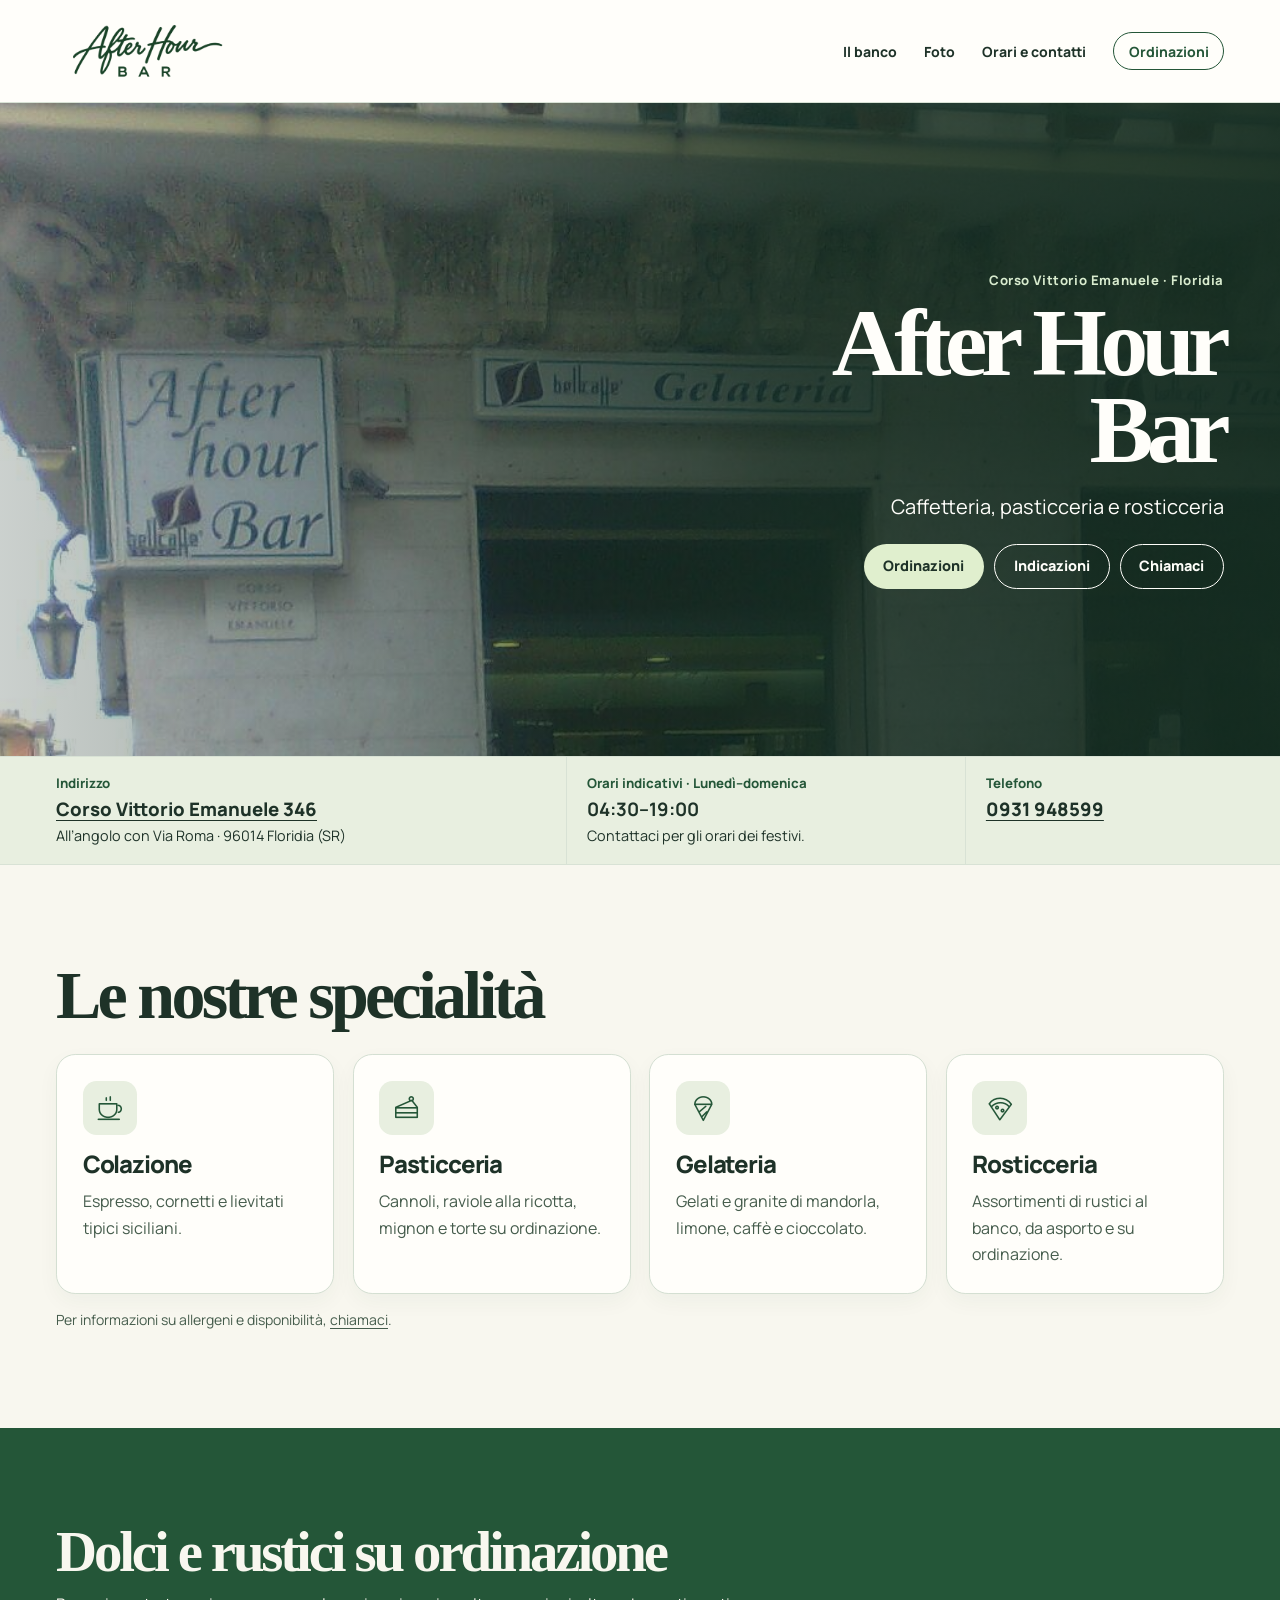
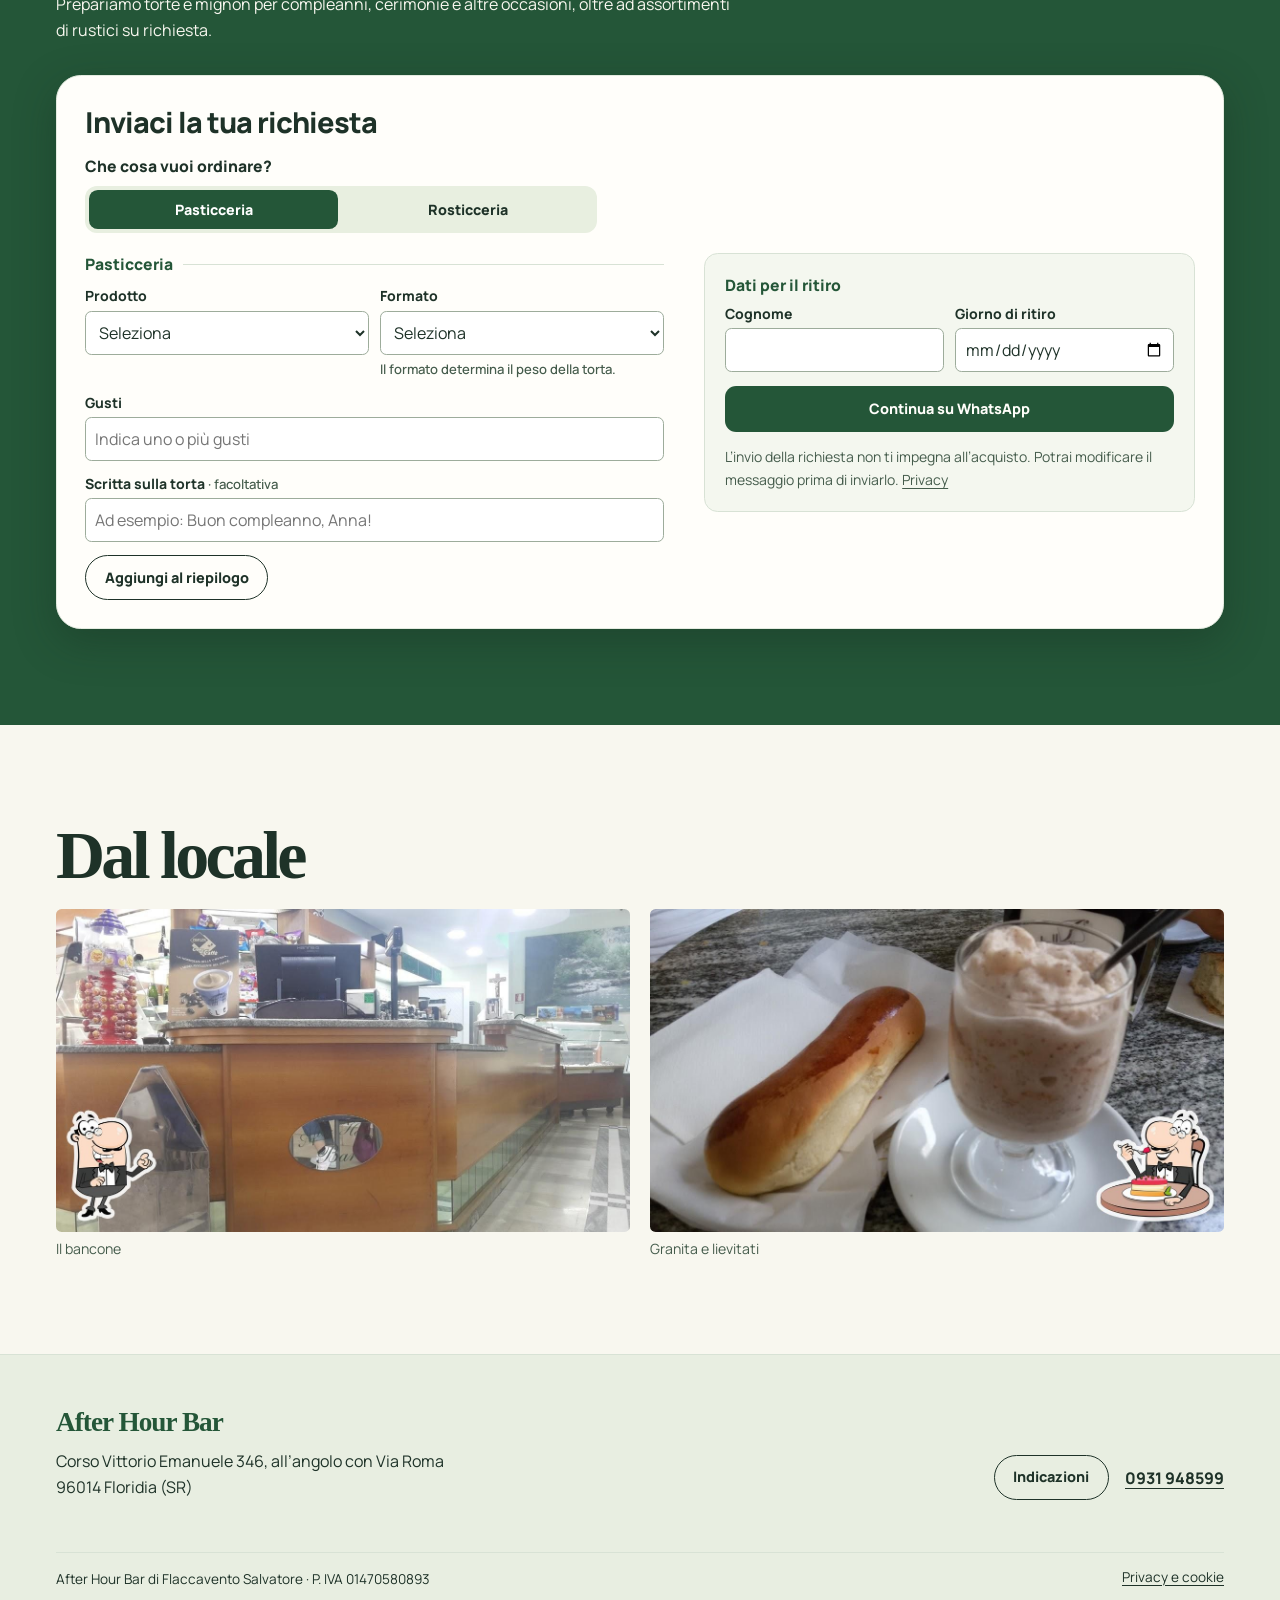
==== index.html @ bba176ac "Restore explicit pastry confirmation in the shared order" ====
<!doctype html>
<html lang="it">
<head>
<meta charset="utf-8">
<meta name="viewport" content="width=device-width, initial-scale=1">
<meta name="description" content="After Hour Bar a Floridia. Colazioni, pasticceria, granite e rosticceria. Torte e rustici su ordinazione. Orari, contatti e indicazioni.">
<meta name="theme-color" content="#245638">
<meta name="referrer" content="no-referrer">
<title>After Hour Bar · Caffetteria e pasticceria a Floridia</title>
<link rel="icon" type="image/png" href="logo-after-hour-05-verde.png">
<link rel="stylesheet" href="style.css?v=conferma-pasticceria">
<script src="ordini.js?v=18" defer></script>
<script src="effetti.js" defer></script>
</head>
<body>
<a class="skip" href="#main">Vai al contenuto</a>
<header class="masthead">
  <div class="wrap header">
    <a class="brand" href="./"><img src="logo-after-hour-05-verde.png" alt="After Hour Bar" width="1920" height="819"></a>
    <nav aria-label="Navigazione principale">
      <a href="#banco">Il banco</a>
      <a href="#titolo-foto">Foto</a>
      <a href="#visita">Orari e contatti</a>
      <a class="nav-order" href="#ordinazioni">Ordinazioni</a>
    </nav>
  </div>
</header>
<main id="main">
  <section class="hero" aria-labelledby="titolo">
    <div class="wrap hero-grid">
      <div class="hero-copy">
        <p class="eyebrow">Corso Vittorio Emanuele · Floridia</p>
        <h1 id="titolo">After Hour Bar</h1>
        <p class="lead">Caffetteria, pasticceria e rosticceria</p>
        <div class="actions">
          <a class="button primary" href="#ordinazioni">Ordinazioni</a>
          <a class="button secondary" href="https://www.google.com/maps/dir/?api=1&amp;destination=After%20Hour%20Bar%2C%20Corso%20Vittorio%20Emanuele%20346%2C%2096014%20Floridia" rel="noreferrer">Indicazioni</a>
          <a class="button secondary" href="tel:+390931948599">Chiamaci</a>
        </div>
      </div>
      <figure class="hero-visual">
        <img src="bar-esterno.jpg" alt="La facciata dell’After Hour Bar sul Corso Vittorio Emanuele" width="1200" height="526" fetchpriority="high">
      </figure>
    </div>
  </section>

  <section class="visit" id="visita" aria-label="Orari e contatti">
    <dl class="wrap visit-grid">
      <div>
        <dt>Indirizzo</dt>
        <dd><a href="https://www.google.com/maps/dir/?api=1&amp;destination=After%20Hour%20Bar%2C%20Corso%20Vittorio%20Emanuele%20346%2C%2096014%20Floridia" rel="noreferrer">Corso Vittorio Emanuele 346</a></dd>
        <dd>All’angolo con Via Roma · 96014 Floridia (SR)</dd>
      </div>
      <div>
        <dt>Orari indicativi · Lunedì–domenica</dt>
        <dd><strong>04:30–19:00</strong></dd>
        <dd>Contattaci per gli orari dei festivi.</dd>
      </div>
      <div>
        <dt>Telefono</dt>
        <dd><a href="tel:+390931948599">0931 948599</a></dd>
      </div>
    </dl>
  </section>

  <section class="wrap section-space" id="banco" aria-labelledby="titolo-banco">
    <h2 class="reveal" id="titolo-banco">Le nostre specialità</h2>
    <ul class="offer">
      <li class="offer-card reveal"><span class="specialty-icon" aria-hidden="true"></span><h3>Colazione</h3><p>Espresso, cornetti e lievitati tipici siciliani.</p></li>
      <li class="offer-card reveal"><span class="specialty-icon" aria-hidden="true"></span><h3>Pasticceria</h3><p>Cannoli, raviole alla ricotta, mignon e torte su ordinazione.</p></li>
      <li class="offer-card reveal"><span class="specialty-icon" aria-hidden="true"></span><h3>Gelateria</h3><p>Gelati e granite di mandorla, limone, caffè e cioccolato.</p></li>
      <li class="offer-card reveal"><span class="specialty-icon" aria-hidden="true"></span><h3>Rosticceria</h3><p>Assortimenti di rustici al banco, da asporto e su ordinazione.</p></li>
    </ul>
    <p class="note">Per informazioni su allergeni e disponibilità, <a href="tel:+390931948599">chiamaci</a>.</p>
  </section>

  <section class="orders section-space" id="ordinazioni" aria-labelledby="titolo-ordinazioni">
    <div class="wrap orders-layout">
      <div class="orders-intro">
        <h2 class="reveal" id="titolo-ordinazioni">Dolci e rustici su ordinazione</h2>
        <p class="orders-lead">Prepariamo torte e mignon per compleanni, cerimonie e altre occasioni, oltre ad assortimenti di rustici su richiesta.</p>
      </div>
      <div class="order-panel reveal">
        <div id="order-picker" hidden>
          <h3>Inviaci la tua richiesta</h3>
          <fieldset class="order-switch">
            <legend>Che cosa vuoi ordinare?</legend>
            <div class="order-switch-options">
              <label><input type="radio" name="order-kind" value="pasticceria" checked><span>Pasticceria</span></label>
              <label><input type="radio" name="order-kind" value="rosticceria"><span>Rosticceria</span></label>
            </div>
          </fieldset>
          <form id="order-form" class="order-form" aria-label="Richiesta di ordinazione" novalidate>
            <div class="order-selection">
              <fieldset id="order-torte" class="order-group order-products">
                <legend>Pasticceria</legend>
                <div class="order-fields">
                  <div>
                    <label for="cake-type">Prodotto</label>
                    <select id="cake-type" name="type" required>
                      <option value="">Seleziona</option>
                      <option>Torta gelato</option>
                      <option>Torta classica</option>
                      <option>Mignon</option>
                    </select>
                  </div>
                  <div id="cake-format">
                    <label for="cake-size">Formato</label>
                    <select id="cake-size" name="size" aria-describedby="cake-size-help" required>
                      <option value="">Seleziona</option>
                      <option>Piccola</option>
                      <option>Media</option>
                      <option>Grande</option>
                    </select>
                    <p class="field-help" id="cake-size-help">Il formato determina il peso della torta.</p>
                  </div>
                  <div id="mignon-weight-field" hidden>
                    <label for="mignon-weight">Peso dei mignon (g)</label>
                    <select id="mignon-weight" name="weight" aria-describedby="mignon-weight-help" required disabled>
                      <option value="">Seleziona il peso</option>
                      <option value="250">250 g</option>
                      <option value="500">500 g</option>
                      <option value="750">750 g</option>
                      <option value="1000">1 kg</option>
                      <option value="1250">1,25 kg</option>
                      <option value="1500">1,5 kg</option>
                      <option value="1750">1,75 kg</option>
                      <option value="2000">2 kg</option>
                      <option value="2250">2,25 kg</option>
                      <option value="2500">2,5 kg</option>
                    </select>
                    <p class="field-help" id="mignon-weight-help">Da 250 g a 2,5 kg.</p>
                  </div>
                </div>
                <fieldset class="mignon-preferences" id="mignon-preferences" hidden disabled>
                  <legend>Preferenze per i mignon</legend>
                  <p class="field-help">Scegli i tipi che preferisci, poi abbina i gusti.</p>
                  <div class="mignon-choice-stack">
                    <fieldset class="mignon-choice mignon-types">
                      <legend>Tipi di mignon</legend>
                      <div class="mignon-type-grid">
                      <label for="mignon-bigne"><input id="mignon-bigne" name="mignonType" type="checkbox" value="Bignè"><span>Bignè</span></label>
                      <label for="mignon-cannolini"><input id="mignon-cannolini" name="mignonType" type="checkbox" value="Cannolini"><span>Cannolini</span></label>
                      <label for="mignon-baba"><input id="mignon-baba" name="mignonType" type="checkbox" value="Mini babà"><span>Mini babà</span></label>
                      <label for="mignon-tartellette"><input id="mignon-tartellette" name="mignonType" type="checkbox" value="Tartellette"><span>Tartellette</span></label>
                      </div>
                    </fieldset>
                    <div class="mignon-by-type" id="mignon-by-type" hidden>
                      <p class="field-help">Per ogni tipo puoi scegliere uno o più gusti. Selezionali tutti per un mix completo.</p>
                      <fieldset class="mignon-flavour-row mignon-choice" data-mignon-kind="Bignè" hidden disabled>
                        <legend>Bignè</legend>
                        <div class="mignon-flavour-options">
                          <label for="mignon-bigne-cioccolato"><input id="mignon-bigne-cioccolato" type="checkbox" value="Cioccolato"><span>Cioccolato</span></label>
                          <label for="mignon-bigne-crema"><input id="mignon-bigne-crema" type="checkbox" value="Crema pasticcera"><span>Crema pasticcera</span></label>
                          <label for="mignon-bigne-ricotta"><input id="mignon-bigne-ricotta" type="checkbox" value="Ricotta"><span>Ricotta</span></label>
                        </div>
                      </fieldset>
                      <fieldset class="mignon-flavour-row mignon-choice" data-mignon-kind="Cannolini" hidden disabled>
                        <legend>Cannolini</legend>
                        <div class="mignon-flavour-options">
                          <label for="mignon-cannolini-cioccolato"><input id="mignon-cannolini-cioccolato" type="checkbox" value="Cioccolato"><span>Cioccolato</span></label>
                          <label for="mignon-cannolini-crema"><input id="mignon-cannolini-crema" type="checkbox" value="Crema pasticcera"><span>Crema pasticcera</span></label>
                          <label for="mignon-cannolini-ricotta"><input id="mignon-cannolini-ricotta" type="checkbox" value="Ricotta"><span>Ricotta</span></label>
                        </div>
                      </fieldset>
                      <fieldset class="mignon-flavour-row mignon-choice" data-mignon-kind="Mini babà" hidden disabled>
                        <legend>Mini babà</legend>
                        <div class="mignon-flavour-options">
                          <label for="mignon-baba-cioccolato"><input id="mignon-baba-cioccolato" type="checkbox" value="Cioccolato"><span>Cioccolato</span></label>
                          <label for="mignon-baba-crema"><input id="mignon-baba-crema" type="checkbox" value="Crema pasticcera"><span>Crema pasticcera</span></label>
                          <label for="mignon-baba-ricotta"><input id="mignon-baba-ricotta" type="checkbox" value="Ricotta"><span>Ricotta</span></label>
                        </div>
                      </fieldset>
                      <fieldset class="mignon-flavour-row mignon-choice" data-mignon-kind="Tartellette" hidden disabled>
                        <legend>Tartellette</legend>
                        <div class="mignon-flavour-options">
                          <label for="mignon-tartellette-cioccolato"><input id="mignon-tartellette-cioccolato" type="checkbox" value="Cioccolato"><span>Cioccolato</span></label>
                          <label for="mignon-tartellette-crema"><input id="mignon-tartellette-crema" type="checkbox" value="Crema pasticcera"><span>Crema pasticcera</span></label>
                          <label for="mignon-tartellette-ricotta"><input id="mignon-tartellette-ricotta" type="checkbox" value="Ricotta"><span>Ricotta</span></label>
                        </div>
                      </fieldset>
                    </div>
                  </div>
                  <label for="mignon-notes">Altre preferenze <span class="field-optional">· facoltativo</span></label>
                  <input id="mignon-notes" name="mignonNotes" type="text" maxlength="160" placeholder="Indica eventuali altri tipi o gusti">
                </fieldset>
                <div id="cake-flavours-field">
                  <label for="cake-flavours">Gusti</label>
                  <input id="cake-flavours" name="flavours" type="text" maxlength="160" placeholder="Indica uno o più gusti" required>
                </div>
                <div id="cake-topping-field" hidden>
                  <label for="cake-topping">Copertura <span class="field-optional">· facoltativa</span></label>
                  <select id="cake-topping" name="topping" disabled>
                    <option value="">Seleziona la copertura</option>
                    <option>Panna</option>
                    <option>Glassa al cioccolato</option>
                  </select>
                </div>
                <div id="cake-decoration">
                  <label for="cake-inscription">Scritta sulla torta <span class="field-optional">· facoltativa</span></label>
                  <input id="cake-inscription" name="inscription" type="text" maxlength="100" placeholder="Ad esempio: Buon compleanno, Anna!">
                </div>
                <div class="pastry-add">
                  <button class="button secondary" id="add-pastry" type="button">Aggiungi al riepilogo</button>
                  <p class="field-help" id="pastry-status" role="status"></p>
                </div>
              </fieldset>
              <fieldset id="order-rosticceria" class="rustici-options order-products" hidden disabled aria-describedby="rustici-help">
                <legend>Rosticceria</legend>
                <p class="field-help" id="rustici-help">Apri una categoria per scegliere le varietà. Usa − e + per indicare le quantità.</p>
                <div class="rustici-grid">
                  <details class="quantity-group" name="varieta-rosticceria">
                    <summary>
                      <span class="quantity-name">Arancini</span>
                      <span class="quantity-total">3 varietà</span>
                    </summary>
                    <div class="quantity-group-items">
                      <div class="quantity-row">
                        <span class="quantity-name" id="product-arancini-al-forno">Al forno</span>
                        <div class="quantity-stepper" role="group" aria-labelledby="product-arancini-al-forno">
                          <button type="button" data-step="-1" aria-label="Diminuisci la quantità di arancini al forno" aria-disabled="true">−</button>
                          <output aria-label="Quantità di arancini al forno" data-quantity="Arancini al forno">0</output>
                          <button type="button" data-step="1" aria-label="Aumenta la quantità di arancini al forno">+</button>
                        </div>
                      </div>
                      <div class="quantity-row">
                        <span class="quantity-name" id="product-arancini-al-ragu">Al ragù</span>
                        <div class="quantity-stepper" role="group" aria-labelledby="product-arancini-al-ragu">
                          <button type="button" data-step="-1" aria-label="Diminuisci la quantità di arancini al ragù" aria-disabled="true">−</button>
                          <output aria-label="Quantità di arancini al ragù" data-quantity="Arancini al ragù">0</output>
                          <button type="button" data-step="1" aria-label="Aumenta la quantità di arancini al ragù">+</button>
                        </div>
                      </div>
                      <div class="quantity-row">
                        <span class="quantity-name" id="product-arancini-con-spinaci">Con spinaci</span>
                        <div class="quantity-stepper" role="group" aria-labelledby="product-arancini-con-spinaci">
                          <button type="button" data-step="-1" aria-label="Diminuisci la quantità di arancini con spinaci" aria-disabled="true">−</button>
                          <output aria-label="Quantità di arancini con spinaci" data-quantity="Arancini con spinaci">0</output>
                          <button type="button" data-step="1" aria-label="Aumenta la quantità di arancini con spinaci">+</button>
                        </div>
                      </div>
                    </div>
                  </details>
                  <div class="quantity-row">
                    <span class="quantity-name" id="product-cornetti">Cornetti salati</span>
                    <div class="quantity-stepper" role="group" aria-labelledby="product-cornetti">
                      <button type="button" data-step="-1" aria-label="Diminuisci la quantità di cornetti salati" aria-disabled="true">−</button>
                      <output aria-label="Quantità di cornetti salati" data-quantity="Cornetti salati">0</output>
                      <button type="button" data-step="1" aria-label="Aumenta la quantità di cornetti salati">+</button>
                    </div>
                  </div>
                  <details class="quantity-group" name="varieta-rosticceria">
                    <summary>
                      <span class="quantity-name">Pizze</span>
                      <span class="quantity-total">3 varietà</span>
                    </summary>
                    <div class="quantity-group-items">
                      <div class="quantity-row">
                        <span class="quantity-name" id="product-pizze-capricciosa">Capricciosa</span>
                        <div class="quantity-stepper" role="group" aria-labelledby="product-pizze-capricciosa">
                          <button type="button" data-step="-1" aria-label="Diminuisci la quantità di pizza capricciosa" aria-disabled="true">−</button>
                          <output aria-label="Quantità di pizza capricciosa" data-quantity="Pizza capricciosa">0</output>
                          <button type="button" data-step="1" aria-label="Aumenta la quantità di pizza capricciosa">+</button>
                        </div>
                      </div>
                      <div class="quantity-row">
                        <span class="quantity-name" id="product-pizze-margherita">Margherita</span>
                        <div class="quantity-stepper" role="group" aria-labelledby="product-pizze-margherita">
                          <button type="button" data-step="-1" aria-label="Diminuisci la quantità di pizza margherita" aria-disabled="true">−</button>
                          <output aria-label="Quantità di pizza margherita" data-quantity="Pizza margherita">0</output>
                          <button type="button" data-step="1" aria-label="Aumenta la quantità di pizza margherita">+</button>
                        </div>
                      </div>
                      <div class="quantity-row">
                        <span class="quantity-name" id="product-pizze-prosciutto-cotto">Prosciutto cotto</span>
                        <div class="quantity-stepper" role="group" aria-labelledby="product-pizze-prosciutto-cotto">
                          <button type="button" data-step="-1" aria-label="Diminuisci la quantità di pizza con prosciutto cotto" aria-disabled="true">−</button>
                          <output aria-label="Quantità di pizza con prosciutto cotto" data-quantity="Pizza con prosciutto cotto">0</output>
                          <button type="button" data-step="1" aria-label="Aumenta la quantità di pizza con prosciutto cotto">+</button>
                        </div>
                      </div>
                    </div>
                  </details>
                  <details class="quantity-group" name="varieta-rosticceria">
                    <summary>
                      <span class="quantity-name">Pizzoli</span>
                      <span class="quantity-total">3 varietà</span>
                    </summary>
                    <div class="quantity-group-items">
                      <div class="quantity-row">
                        <span class="quantity-name" id="product-pizzoli-prosciutto">Prosciutto</span>
                        <div class="quantity-stepper" role="group" aria-labelledby="product-pizzoli-prosciutto">
                          <button type="button" data-step="-1" aria-label="Diminuisci la quantità di pizzoli con prosciutto" aria-disabled="true">−</button>
                          <output aria-label="Quantità di pizzoli con prosciutto" data-quantity="Pizzoli con prosciutto">0</output>
                          <button type="button" data-step="1" aria-label="Aumenta la quantità di pizzoli con prosciutto">+</button>
                        </div>
                      </div>
                      <div class="quantity-row">
                        <span class="quantity-name" id="product-pizzoli-salame-piccante">Salame piccante</span>
                        <div class="quantity-stepper" role="group" aria-labelledby="product-pizzoli-salame-piccante">
                          <button type="button" data-step="-1" aria-label="Diminuisci la quantità di pizzoli al salame piccante" aria-disabled="true">−</button>
                          <output aria-label="Quantità di pizzoli al salame piccante" data-quantity="Pizzoli al salame piccante">0</output>
                          <button type="button" data-step="1" aria-label="Aumenta la quantità di pizzoli al salame piccante">+</button>
                        </div>
                      </div>
                      <div class="quantity-row">
                        <span class="quantity-name" id="product-pizzoli-spinaci">Spinaci</span>
                        <div class="quantity-stepper" role="group" aria-labelledby="product-pizzoli-spinaci">
                          <button type="button" data-step="-1" aria-label="Diminuisci la quantità di pizzoli con spinaci" aria-disabled="true">−</button>
                          <output aria-label="Quantità di pizzoli con spinaci" data-quantity="Pizzoli con spinaci">0</output>
                          <button type="button" data-step="1" aria-label="Aumenta la quantità di pizzoli con spinaci">+</button>
                        </div>
                      </div>
                    </div>
                  </details>
                  <details class="quantity-group" name="varieta-rosticceria">
                    <summary>
                      <span class="quantity-name">Sfoglie</span>
                      <span class="quantity-total">3 varietà</span>
                    </summary>
                    <div class="quantity-group-items">
                      <div class="quantity-row">
                        <span class="quantity-name" id="product-sfoglie-prosciutto">Prosciutto</span>
                        <div class="quantity-stepper" role="group" aria-labelledby="product-sfoglie-prosciutto">
                          <button type="button" data-step="-1" aria-label="Diminuisci la quantità di sfoglie con prosciutto" aria-disabled="true">−</button>
                          <output aria-label="Quantità di sfoglie con prosciutto" data-quantity="Sfoglie con prosciutto">0</output>
                          <button type="button" data-step="1" aria-label="Aumenta la quantità di sfoglie con prosciutto">+</button>
                        </div>
                      </div>
                      <div class="quantity-row">
                        <span class="quantity-name" id="product-sfoglie-spinaci">Spinaci</span>
                        <div class="quantity-stepper" role="group" aria-labelledby="product-sfoglie-spinaci">
                          <button type="button" data-step="-1" aria-label="Diminuisci la quantità di sfoglie con spinaci" aria-disabled="true">−</button>
                          <output aria-label="Quantità di sfoglie con spinaci" data-quantity="Sfoglie con spinaci">0</output>
                          <button type="button" data-step="1" aria-label="Aumenta la quantità di sfoglie con spinaci">+</button>
                        </div>
                      </div>
                      <div class="quantity-row">
                        <span class="quantity-name" id="product-sfoglie-wurstel">Würstel</span>
                        <div class="quantity-stepper" role="group" aria-labelledby="product-sfoglie-wurstel">
                          <button type="button" data-step="-1" aria-label="Diminuisci la quantità di sfoglie con würstel" aria-disabled="true">−</button>
                          <output aria-label="Quantità di sfoglie con würstel" data-quantity="Sfoglie con würstel">0</output>
                          <button type="button" data-step="1" aria-label="Aumenta la quantità di sfoglie con würstel">+</button>
                        </div>
                      </div>
                    </div>
                  </details>
                  <div class="quantity-row">
                    <span class="quantity-name" id="product-strudel">Strudel</span>
                    <div class="quantity-stepper" role="group" aria-labelledby="product-strudel">
                      <button type="button" data-step="-1" aria-label="Diminuisci la quantità di strudel" aria-disabled="true">−</button>
                      <output aria-label="Quantità di strudel" data-quantity="Strudel">0</output>
                      <button type="button" data-step="1" aria-label="Aumenta la quantità di strudel">+</button>
                    </div>
                  </div>
                </div>
              </fieldset>
            </div>
            <div class="order-side">
              <fieldset class="order-group">
                <legend>Dati per il ritiro</legend>
                <div class="order-fields">
                  <div><label for="order-surname">Cognome</label><input id="order-surname" name="surname" type="text" autocomplete="family-name" maxlength="80" required></div>
                  <div><label for="order-date">Giorno di ritiro</label><input id="order-date" name="date" type="date" required></div>
                </div>
              </fieldset>
              <div id="rustici-notes-field" hidden>
                <label for="rustici-notes">Preferenze <span class="field-optional">· facoltativo</span></label>
                <textarea id="rustici-notes" name="notes" disabled maxlength="300" rows="2" placeholder="Ad esempio: confezioni separate"></textarea>
              </div>
              <section class="rustici-recap" id="order-recap" aria-labelledby="order-recap-title" hidden>
                <div class="recap-heading"><h4 id="order-recap-title">Riepilogo dell’ordine</h4></div>
                <div id="pastry-recap" hidden>
                  <h5>Pasticceria</h5>
                  <ul id="pastry-recap-items"></ul>
                </div>
                <div id="rustici-recap" hidden>
                  <div class="recap-heading">
                    <h5>Rosticceria</h5>
                    <span id="rustici-recap-total"></span>
                  </div>
                  <ul id="rustici-recap-items"></ul>
                </div>
              </section>
              <p class="field-error" id="order-empty-error" role="alert" hidden>Aggiungi almeno un articolo al riepilogo per proseguire.</p>
              <button class="button primary order-submit" type="submit" aria-describedby="order-note">Continua su WhatsApp</button>
              <p class="note order-note" id="order-note">L’invio della richiesta non ti impegna all’acquisto. Potrai modificare il messaggio prima di inviarlo. <a href="privacy.html">Privacy</a></p>
            </div>
          </form>
        </div>
        <a id="order-fallback" class="button primary" href="https://wa.me/393394803273" rel="noreferrer">Continua su WhatsApp</a>
        <p class="note order-note order-fallback-note">L’invio della richiesta non ti impegna all’acquisto. Potrai modificare il messaggio prima di inviarlo. <a href="privacy.html">Privacy</a></p>
      </div>
    </div>
  </section>

  <section class="wrap section-space gallery" aria-labelledby="titolo-foto">
    <h2 class="reveal" id="titolo-foto">Dal locale</h2>
    <div class="gallery-grid reveal">
      <figure><img src="bar-interno.jpg" alt="Il bancone in legno con la macchina del caffè e le vetrine" width="1200" height="675" loading="lazy"><figcaption>Il bancone</figcaption></figure>
      <figure><img src="bar-granita.jpg" alt="Granita in coppa accompagnata da un lievitato" width="1200" height="675" loading="lazy"><figcaption>Granita e lievitati</figcaption></figure>
    </div>
  </section>
</main>
<footer class="site-footer">
  <div class="wrap footer-grid">
    <div>
      <p class="footer-name">After Hour Bar</p>
      <address>Corso Vittorio Emanuele 346, all’angolo con Via Roma<br>96014 Floridia (SR)</address>
    </div>
    <div class="footer-actions">
      <a class="button secondary" href="https://www.google.com/maps/dir/?api=1&amp;destination=After%20Hour%20Bar%2C%20Corso%20Vittorio%20Emanuele%20346%2C%2096014%20Floridia" rel="noreferrer">Indicazioni</a>
      <a class="footer-phone" href="tel:+390931948599">0931 948599</a>
    </div>
  </div>
  <div class="wrap footer-legal">
    <p>After Hour Bar di Flaccavento Salvatore · P. IVA 01470580893</p>
    <a href="privacy.html">Privacy e cookie</a>
  </div>
</footer>
</body>
</html>
---- style.css ----
@font-face {
  font-family: Manrope;
  src: url("manrope.ttf") format("truetype");
  font-style: normal;
  font-weight: 200 800;
  font-display: swap;
}
:root {
  color-scheme: light;
  --paper: #f8f7ef;
  --card: #fffefa;
  --ink: #1e3228;
  --accent: #245638;
  --muted: #455c4c;
  --line: #d8e2d5;
  --light: #e8efe0;
  --type: Manrope, system-ui, sans-serif;
  --display: Georgia, "Times New Roman", serif;
  font-family: var(--type);
  color: var(--ink);
  background: var(--paper);
}
* { box-sizing: border-box; }
[hidden] { display: none !important; }
body, h1, h2, h3, p, figure, dl, dd { margin: 0; }
p { line-height: 1.65; }
a { color: inherit; text-underline-offset: .22em; }
a:hover { text-decoration-thickness: 2px; }
:focus-visible { outline: 2px solid currentColor; outline-offset: 4px; }
.wrap { width: min(calc(100% - 3rem), 73rem); margin-inline: auto; }
.section-space { padding-block: clamp(2.7rem, 7.5vw, 6.25rem); }
.skip { position: absolute; top: .8rem; left: 1rem; z-index: 3; transform: translateY(-200%); padding: .7rem 1rem; background: var(--card); }
.skip:focus { transform: none; }
.masthead { border-bottom: 1px solid var(--line); background: var(--card); }
.header, .footer { display: flex; justify-content: space-between; flex-wrap: wrap; align-items: center; gap: .65rem 1.2rem; padding-block: .85rem; }
.brand { display: inline-flex; flex: none; align-items: center; text-decoration: none; }
.brand img { display: block; width: clamp(9rem, 15vw, 11rem); height: auto; }
nav { display: flex; flex-wrap: wrap; align-items: center; gap: .15rem clamp(.7rem, 2.3vw, 1.7rem); font-size: .875rem; font-weight: 750; }
nav a { padding: .55rem 0; text-decoration: none; }
nav a:hover { text-decoration: underline; }
.nav-order { padding: .55rem .9rem; border: 1px solid var(--accent); border-radius: 2rem; color: var(--accent); }
.nav-order:hover { background: var(--light); }
.hero { position: relative; isolation: isolate; display: grid; align-items: center; min-height: clamp(29rem, 51vw, 41rem); overflow: hidden; color: #fffefa; background: #203b2a; }
.hero::before { content: ""; position: absolute; inset: 0; z-index: -1; background: linear-gradient(270deg, #142c20ef 0%, #142c20cf 37%, #142c206d 70%, #142c2038 100%); }
.hero .eyebrow { color: #d9eccf; }
.hero .button.primary { color: #1e3228; background: #e0efce; }
.hero .button.primary:hover { background: #f4f8e9; }
.hero .button.primary:focus-visible { outline-color: #fffefa; }
.hero .button.secondary:hover { background: #ffffff22; }
.hero-grid { display: flex; justify-content: flex-end; padding-block: clamp(3rem, 7vw, 6.35rem); }
.hero-copy { max-width: 40rem; text-align: right; }
.hero .actions { justify-content: flex-end; }
.eyebrow { color: var(--accent); font-weight: 750; font-size: .82rem; letter-spacing: .045em; }
.hero h1 { max-width: 10ch; margin: .55rem 0 0 auto; font: bold clamp(3.75rem, 7.5vw, 7.25rem)/.9 var(--display); letter-spacing: -.07em; }
.lead { margin-top: 1.05rem; font-size: clamp(1rem, 2vw, 1.25rem); }
.actions { display: flex; flex-wrap: wrap; gap: .65rem; margin-top: 1.3rem; }
.button { display: inline-flex; align-items: center; justify-content: center; min-height: 2.85rem; padding: .6rem 1.16rem; border: 1px solid transparent; border-radius: 2rem; font: 800 .9rem/1.4 var(--type); text-decoration: none; text-align: center; cursor: pointer; }
.button.primary { color: var(--card); background: var(--accent); }
.button.primary:hover { background: #173e28; }
.button.primary:focus-visible { outline-color: var(--accent); }
.button.secondary { border-color: currentColor; background: transparent; color: inherit; }
.button.secondary:hover { background: #24563812; }
.hero-visual { position: absolute; inset: 0; z-index: -2; }
.hero-visual img { display: block; width: 100%; height: 100%; object-fit: cover; object-position: 30% 58%; }
.visit { background: var(--light); border-block: 1px solid var(--line); }
.visit-grid { display: grid; grid-template-columns: 1.28fr 1fr .65fr; }
.visit-grid > div { padding: 1.05rem .8rem 1.1rem 0; }
.visit-grid > div + div { border-left: 1px solid var(--line); padding-left: 1.25rem; }
.visit dt { color: var(--accent); font-size: .83rem; font-weight: 750; margin-bottom: .25rem; }
.visit dd { font-size: .9rem; line-height: 1.45; }
.visit dd:first-of-type { font-size: clamp(.95rem, 1.9vw, 1.16rem); font-weight: 800; margin-bottom: .2rem; }
h2 { font: bold clamp(2.25rem, 5.5vw, 4.25rem)/1 var(--display); letter-spacing: -.055em; }
h3 { font: 800 clamp(1.12rem, 2.1vw, 1.4rem)/1.25 var(--type); letter-spacing: -.035em; }
.offer { display: grid; grid-template-columns: repeat(4, minmax(0, 1fr)); gap: clamp(.65rem, 1.9vw, 1.15rem); list-style: none; margin: 1.55rem 0 0; padding: 0; }
.offer-card { display: grid; align-content: start; gap: .62rem; min-width: 0; padding: clamp(1rem, 2.35vw, 1.6rem); border: 1px solid #d4dfd2; border-radius: 1.2rem; background: var(--card); box-shadow: 0 .5rem 1.3rem #203d260b; }
.specialty-icon { display: block; width: 3.4rem; height: 3.4rem; margin-bottom: .4rem; border-radius: .85rem; background: var(--light); }
.specialty-icon::before { content: ""; display: block; width: 2rem; height: 2rem; margin: .7rem; background: url("icone-specialita.png") no-repeat 0 0 / 8rem 2rem; }
.offer-card:nth-child(2) .specialty-icon::before { background-position-x: -2rem; }
.offer-card:nth-child(3) .specialty-icon::before { background-position-x: -4rem; }
.offer-card:nth-child(4) .specialty-icon::before { background-position-x: -6rem; }
.offer-card h3 { color: var(--ink); font: 800 clamp(1.18rem, 2vw, 1.5rem)/1.12 var(--type); letter-spacing: -.045em; }
.offer-card p { color: var(--muted); }
.note { margin-top: .9rem; font-size: .875rem; color: var(--muted); }
.orders { color: var(--paper); background: var(--accent); }
.orders-layout { display: grid; gap: clamp(1.2rem, 3vw, 2rem); }
.orders h2 { font-size: clamp(2.25rem, 4.65vw, 3.55rem); text-wrap: balance; }
.orders-lead { margin-top: .65rem; max-width: 68ch; }
.order-panel { min-width: 0; padding: clamp(1rem, 3vw, 1.75rem); color: var(--ink); background: var(--card); border: 1px solid #e4ebe0; border-radius: 1.55rem; box-shadow: 0 .8rem 2.5rem #162d2160; }
.order-form label { display: block; font-size: .875rem; font-weight: 750; margin-bottom: .32rem; }
.order-form input:not([type="checkbox"]), .order-form select, .order-form textarea { width: 100%; min-width: 0; min-height: 2.75rem; border: 1px solid #9dac9b; border-radius: .4rem; background: white; color: var(--ink); font: inherit; padding: .45rem .55rem; }
.order-fields { display: grid; grid-template-columns: 1fr 1fr; gap: .65rem; }
.order-panel .note { margin-top: .75rem; }
.gallery-grid { display: grid; grid-template-columns: 1fr 1fr; gap: clamp(.65rem, 2vw, 1.25rem); margin-top: 1.25rem; }
.gallery-grid img { display: block; width: 100%; height: auto; border-radius: .35rem; }
.gallery-grid figcaption { margin-top: .45rem; color: var(--muted); font-size: .88rem; }
.site-footer { background: #e8eee1; border-top: 1px solid var(--line); }
.footer-grid { display: grid; grid-template-columns: 1fr auto; align-items: end; gap: 1rem 2rem; padding-block: clamp(1.65rem, 5vw, 3.2rem); }
.footer-grid address { margin-top: .7rem; font-style: normal; line-height: 1.6; }
.footer-name { color: var(--accent); font: bold 1.7rem/1.15 var(--display); letter-spacing: -.035em; }
.footer-actions { display: flex; align-items: center; flex-wrap: wrap; gap: .65rem 1rem; }
.footer-phone { font-weight: 750; }
.footer-legal { display: flex; justify-content: space-between; flex-wrap: wrap; gap: .7rem 1.25rem; padding-block: .95rem; border-top: 1px solid var(--line); font-size: .85rem; }
.policy { max-width: 50rem; padding-block: 2.5rem 4rem; }
.policy h1 { font: bold clamp(2.5rem, 7vw, 4rem)/1 var(--display); letter-spacing: -.05em; margin: .6rem 0 1rem; }
.policy h2 { font-size: 1.65rem; margin: 2rem 0 .65rem; }
.policy p + p { margin-top: .75rem; }
.footer { border-top: 1px solid var(--line); }
@media (max-width: 760px) {
  .wrap { width: calc(100% - 2rem); }
  .footer-grid { grid-template-columns: 1fr; }
  .hero h1 { max-width: 14ch; font-size: clamp(3.35rem, 11vw, 5.5rem); }
  .hero::before { background: linear-gradient(270deg, #142c20f0, #142c2098); }
  .hero-visual img { object-position: 21% center; }
  .visit-grid { grid-template-columns: 1fr 1fr; }
  .visit-grid > div:first-child { grid-column: 1 / -1; border-bottom: 1px solid var(--line); }
  .visit-grid > div:nth-child(2) { border-left: 0; padding-left: 0; }
}
@media (max-width: 370px) {
  .order-fields { grid-template-columns: 1fr; }
}

.order-form { display: grid; grid-template-columns: minmax(0, 1.18fr) minmax(0, 1fr); align-items: start; gap: 1rem clamp(1rem, 3.5vw, 2.5rem); margin-top: 1.25rem; }
.order-products { min-width: 0; }
.order-selection { display: grid; min-width: 0; gap: 1.35rem; }
#order-torte { display: grid; gap: .8rem; }
.order-side { display: grid; min-width: 0; gap: .85rem; padding: clamp(.85rem, 2vw, 1.25rem); border: 1px solid var(--line); border-radius: .85rem; background: #f4f7ef; }
.order-side .order-group { border: 0; padding: 0; }
.order-side .order-group legend { margin-bottom: .5rem; }
.order-form .button { justify-self: start; }
.order-switch, .order-group, .rustici-options { min-width: 0; border: 0; margin: 0; padding: 0; }
.order-switch legend, .order-group legend, .rustici-options legend { padding: 0; font-weight: 800; font-size: .98rem; }
.order-switch { max-width: 32rem; }
.order-switch-options { display: grid; grid-template-columns: repeat(2, minmax(0, 1fr)); gap: .35rem; margin-top: .6rem; padding: .25rem; border-radius: .75rem; background: var(--light); }
.order-switch-options label { position: relative; }
.order-switch-options input { position: absolute; opacity: 0; width: 1px; height: 1px; }
.order-switch-options span { display: block; padding: .62rem .4rem; text-align: center; font-size: .89rem; font-weight: 800; border-radius: .55rem; cursor: pointer; }
.order-switch-options input:checked + span { color: white; background: var(--accent); }
.order-switch-options input:focus-visible + span { outline: 2px solid var(--accent); outline-offset: 3px; }
.field-help, .field-optional { font-size: .82rem; font-weight: 550; color: var(--muted); }
.field-help { margin-top: .25rem; }
.rustici-grid { display: grid; gap: .55rem; margin-top: .7rem; }
.quantity-row { display: grid; grid-template-columns: minmax(0, 1fr) auto; align-items: center; gap: .6rem; padding: .45rem .65rem .45rem .85rem; border: 1px solid var(--line); border-radius: .68rem; background: var(--card); }
.quantity-row[data-selected] { border-color: #99b398; background: var(--light); }
.quantity-name { font-size: .9rem; font-weight: 750; }
.quantity-stepper { display: grid; grid-template-columns: 2.75rem minmax(2ch, auto) 2.75rem; align-items: center; gap: .4rem; text-align: center; }
.quantity-stepper button { min-height: 2.75rem; border: 1px solid #9bb39d; border-radius: .58rem; color: var(--accent); background: white; font: 800 1.22rem/1 var(--type); cursor: pointer; }
.quantity-stepper button[data-step="1"] { color: white; border-color: var(--accent); background: var(--accent); }
.quantity-stepper button[data-step="1"]:hover { background: #173e28; }
.quantity-stepper button[data-step="-1"]:not([aria-disabled="true"]):hover { background: var(--light); }
.quantity-stepper button[aria-disabled="true"] { color: #69796d; border-color: var(--line); background: #f2f4ee; cursor: default; }
.quantity-stepper output { min-width: 2ch; font-weight: 800; font-variant-numeric: tabular-nums; }
.field-error { margin-top: .4rem; color: #942020; font-size: .85rem; font-weight: 750; }
@media (prefers-reduced-motion: no-preference) {
  .offer-card { transition: transform .2s ease, box-shadow .2s ease; }
  .offer-card:hover { transform: translateY(-.2rem); box-shadow: 0 .65rem 1.65rem #203d2618; }
  .reveal {
    transition: opacity .7s ease, translate .7s cubic-bezier(.2, .75, .25, 1), transform .2s ease, box-shadow .2s ease;
    transition-delay: var(--reveal-delay, 0s), var(--reveal-delay, 0s), 0s, 0s;
  }
  .reveal-pending { opacity: .26; translate: 0 1.8rem; }
  .reveal-pending:focus-within { opacity: 1; translate: none; transition-delay: 0s; }
  .offer-card:nth-child(2) { --reveal-delay: .09s; }
  .offer-card:nth-child(3) { --reveal-delay: .18s; }
  .offer-card:nth-child(4) { --reveal-delay: .27s; }
}

.order-panel h3 { font-size: clamp(1.35rem, 3vw, 1.8rem); margin-bottom: .9rem; }
.order-group, .rustici-options { border-top: 1px solid var(--line); padding-top: .7rem; }
.order-group legend, .rustici-options legend { padding-right: .6rem; color: var(--accent); }
.order-form .order-submit { justify-self: stretch; border-radius: .7rem; }
@media (max-width: 900px) {
  .offer { grid-template-columns: repeat(2, minmax(0, 1fr)); }
}
@media (max-width: 440px) {
  .offer { grid-template-columns: 1fr; }
}

.quantity-group { border: 1px solid var(--line); border-radius: .7rem; background: var(--card); }
.quantity-group:has([data-selected]), .quantity-group[open] { border-color: #9ab69c; }
.quantity-group summary { display: grid; grid-template-columns: minmax(0, 1fr) auto 1rem; align-items: center; gap: .6rem; min-height: 3.55rem; padding: .5rem .85rem; border-radius: .63rem; list-style: none; cursor: pointer; }
.quantity-group summary::-webkit-details-marker { display: none; }
.quantity-group summary:hover, .quantity-group[open] summary { background: var(--light); }
.quantity-group[open] summary { border-radius: .63rem .63rem 0 0; }
.quantity-group summary::after { content: ""; justify-self: center; width: .48rem; height: .48rem; border: solid var(--accent); border-width: 0 2px 2px 0; transform: translateY(-.13rem) rotate(45deg); }
.quantity-group[open] summary::after { transform: translateY(.13rem) rotate(225deg); }
.quantity-total { padding: .18rem .55rem; border-radius: 1rem; background: #eef2e8; color: var(--muted); font-size: .8rem; font-weight: 750; }
.quantity-group:has([data-selected]) .quantity-total { background: var(--accent); color: white; }
.quantity-group-items { padding: 0 .65rem 0 .9rem; border-top: 1px solid #d4e0cf; background: #f5f8f0; border-radius: 0 0 .63rem .63rem; }
.quantity-group-items .quantity-row { padding: .35rem 0 .35rem .28rem; border: 0; background: transparent; border-radius: 0; }
.quantity-group-items .quantity-row + .quantity-row { border-top: 1px solid var(--line); }
.quantity-group-items [data-selected] .quantity-name { color: var(--accent); }
.rustici-recap { padding: .85rem 1rem; border: 1px solid #cadcc6; border-radius: .72rem; background: var(--light); }
.recap-heading, .rustici-recap li { display: flex; align-items: baseline; justify-content: space-between; gap: .6rem; }
.recap-heading h4 { margin: 0; font-size: .93rem; color: var(--accent); }
.recap-heading span { font-size: .85rem; font-weight: 800; }
.rustici-recap ul { display: grid; gap: .28rem; margin: .55rem 0 0; padding: .45rem 0 0; list-style: none; border-top: 1px solid #cadcc6; font-size: .85rem; }
.rustici-recap strong { white-space: nowrap; }

@media (max-width: 760px) {
  .order-form { grid-template-columns: 1fr; }
}

.mignon-preferences, .mignon-choice { min-width: 0; margin: 0; padding: 0; border: 0; }
.mignon-preferences { padding: .8rem; border: 1px solid var(--line); border-radius: .7rem; background: #f5f8f0; }
.mignon-preferences > legend { padding: 0 .4rem; color: var(--accent); font-weight: 800; font-size: .95rem; }
.mignon-choice-stack { display: grid; gap: .8rem; margin-block: .6rem .85rem; }
.mignon-type-grid { display: grid; grid-template-columns: repeat(2, minmax(0, 1fr)); gap: .35rem; }
.mignon-type-grid label { margin: 0; }
.mignon-by-type { display: grid; gap: .55rem; }
.mignon-flavour-row { padding: .45rem .55rem .55rem; border: 1px solid var(--line); border-radius: .55rem; background: var(--card); }
.mignon-flavour-row legend { padding-inline: .25rem; color: var(--accent); }
.mignon-flavour-options { display: flex; flex-wrap: wrap; gap: .34rem; }
.mignon-flavour-options label { margin: 0; }
.mignon-choice legend { margin-bottom: .36rem; padding: 0; font-size: .88rem; font-weight: 800; }
.mignon-choice label { display: flex; align-items: center; gap: .5rem; min-height: 2.6rem; padding: .45rem .55rem; border: 1px solid var(--line); border-radius: .45rem; background: var(--card); cursor: pointer; }
.mignon-choice label:has(:checked) { color: var(--accent); background: var(--light); border-color: #9ab69c; }
.mignon-choice input { flex: none; width: 1.04rem; height: 1.04rem; margin: 0; accent-color: var(--accent); }

.rustici-recap li { align-items: center; }
.recap-actions { display: flex; align-items: center; flex: 0 0 auto; gap: clamp(.25rem, 1vw, .55rem); }
.recap-remove { min-height: 2.5rem; padding: .2rem .48rem; border: 1px solid #abc4a9; border-radius: .45rem; color: var(--accent); background: var(--card); font: 750 .8rem/1.2 var(--type); cursor: pointer; }
.recap-remove:hover { border-color: var(--accent); background: #e2ecdf; }

.order-panel .order-note { margin-top: 0; }
#order-fallback[hidden] + .order-fallback-note { display: none; }

.rustici-recap h5 { margin: .65rem 0 0; color: var(--accent); font-size: .86rem; }
.rustici-recap ul { margin-top: .35rem; }
.recap-product { min-width: 0; }
.recap-product strong, .recap-product small { display: block; white-space: normal; overflow-wrap: anywhere; }
.recap-product small { margin-top: .2rem; color: var(--muted); font-size: .78rem; }

.pastry-add { display: flex; align-items: center; flex-wrap: wrap; gap: .35rem .8rem; }
.pastry-add .field-help { margin: 0; }
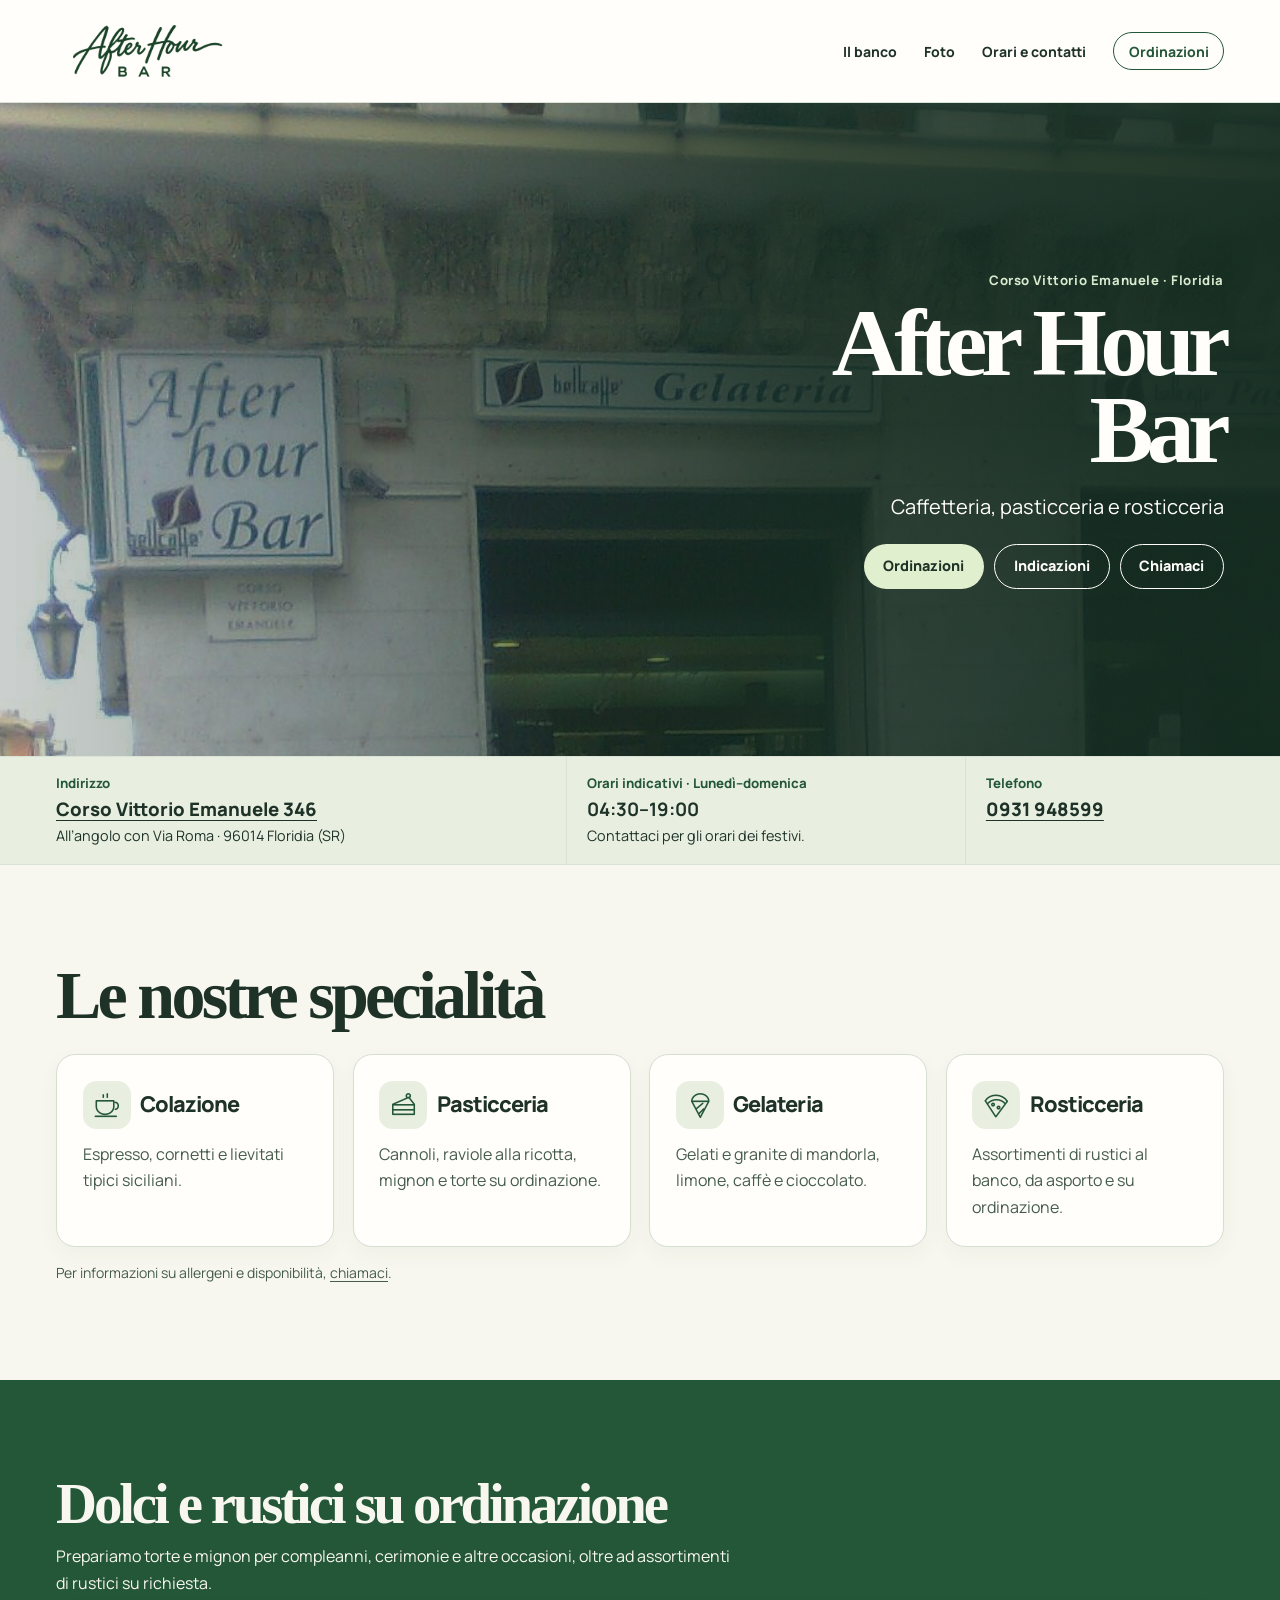
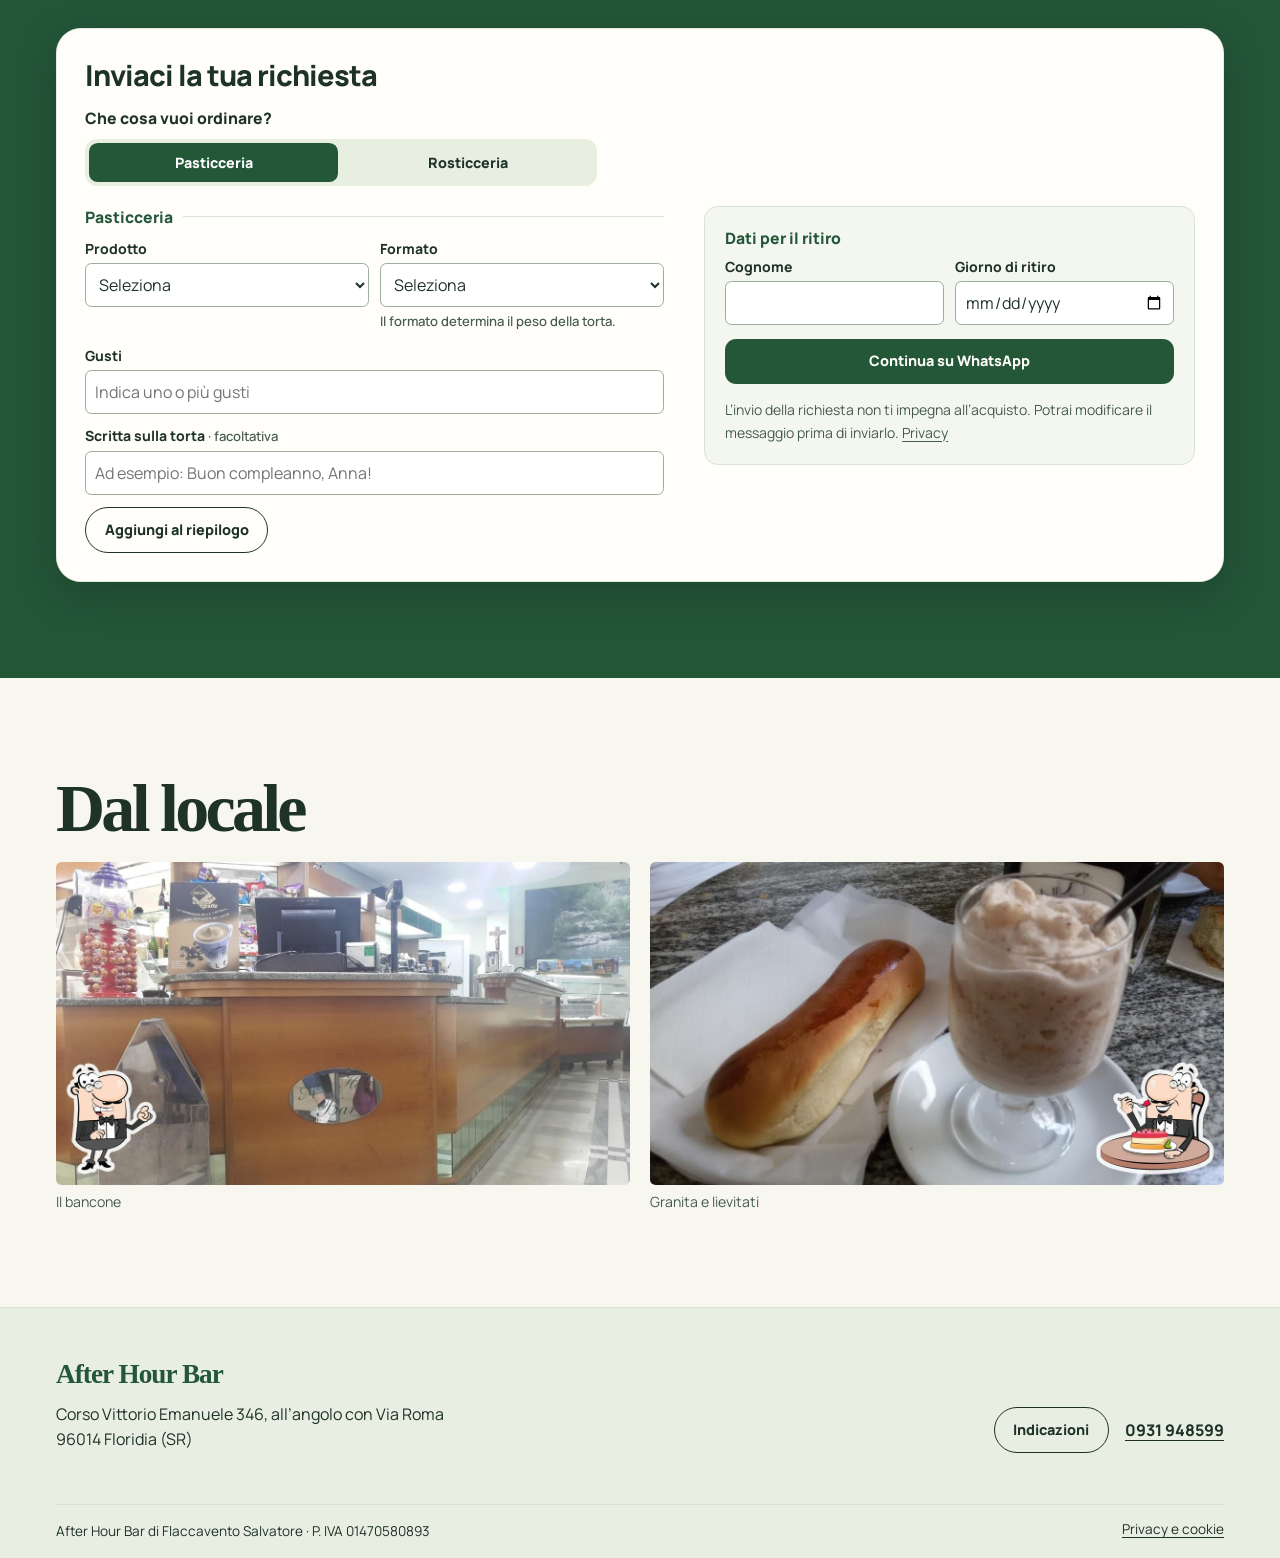
==== commit 7099d9db: "Align speciality card icons and headings on one row" ====
--- a/index.html
+++ b/index.html
@@ -8,7 +8,7 @@
 <meta name="referrer" content="no-referrer">
 <title>After Hour Bar · Caffetteria e pasticceria a Floridia</title>
 <link rel="icon" type="image/png" href="logo-after-hour-05-verde.png">
-<link rel="stylesheet" href="style.css?v=conferma-pasticceria">
+<link rel="stylesheet" href="style.css?v=schede-allineate">
 <script src="ordini.js?v=18" defer></script>
 <script src="effetti.js" defer></script>
 </head>
--- a/style.css
+++ b/style.css
@@ -72,14 +72,14 @@
 h2 { font: bold clamp(2.25rem, 5.5vw, 4.25rem)/1 var(--display); letter-spacing: -.055em; }
 h3 { font: 800 clamp(1.12rem, 2.1vw, 1.4rem)/1.25 var(--type); letter-spacing: -.035em; }
 .offer { display: grid; grid-template-columns: repeat(4, minmax(0, 1fr)); gap: clamp(.65rem, 1.9vw, 1.15rem); list-style: none; margin: 1.55rem 0 0; padding: 0; }
-.offer-card { display: grid; align-content: start; gap: .62rem; min-width: 0; padding: clamp(1rem, 2.35vw, 1.6rem); border: 1px solid #d4dfd2; border-radius: 1.2rem; background: var(--card); box-shadow: 0 .5rem 1.3rem #203d260b; }
-.specialty-icon { display: block; width: 3.4rem; height: 3.4rem; margin-bottom: .4rem; border-radius: .85rem; background: var(--light); }
-.specialty-icon::before { content: ""; display: block; width: 2rem; height: 2rem; margin: .7rem; background: url("icone-specialita.png") no-repeat 0 0 / 8rem 2rem; }
+.offer-card { display: grid; grid-template-columns: auto minmax(0, 1fr); align-items: center; align-content: start; gap: .75rem .6rem; min-width: 0; padding: clamp(1rem, 2.35vw, 1.6rem); border: 1px solid #d4dfd2; border-radius: 1.2rem; background: var(--card); box-shadow: 0 .5rem 1.3rem #203d260b; }
+.specialty-icon { display: block; width: 3rem; height: 3rem; border-radius: .85rem; background: var(--light); }
+.specialty-icon::before { content: ""; display: block; width: 2rem; height: 2rem; margin: .5rem; background: url("icone-specialita.png") no-repeat 0 0 / 8rem 2rem; }
 .offer-card:nth-child(2) .specialty-icon::before { background-position-x: -2rem; }
 .offer-card:nth-child(3) .specialty-icon::before { background-position-x: -4rem; }
 .offer-card:nth-child(4) .specialty-icon::before { background-position-x: -6rem; }
-.offer-card h3 { color: var(--ink); font: 800 clamp(1.18rem, 2vw, 1.5rem)/1.12 var(--type); letter-spacing: -.045em; }
-.offer-card p { color: var(--muted); }
+.offer-card h3 { color: var(--ink); font: 800 clamp(1.08rem, 1.7vw, 1.4rem)/1.15 var(--type); letter-spacing: -.045em; }
+.offer-card p { grid-column: 1 / -1; color: var(--muted); }
 .note { margin-top: .9rem; font-size: .875rem; color: var(--muted); }
 .orders { color: var(--paper); background: var(--accent); }
 .orders-layout { display: grid; gap: clamp(1.2rem, 3vw, 2rem); }
@@ -168,7 +168,7 @@
 .order-group, .rustici-options { border-top: 1px solid var(--line); padding-top: .7rem; }
 .order-group legend, .rustici-options legend { padding-right: .6rem; color: var(--accent); }
 .order-form .order-submit { justify-self: stretch; border-radius: .7rem; }
-@media (max-width: 900px) {
+@media (max-width: 930px) {
   .offer { grid-template-columns: repeat(2, minmax(0, 1fr)); }
 }
 @media (max-width: 440px) {
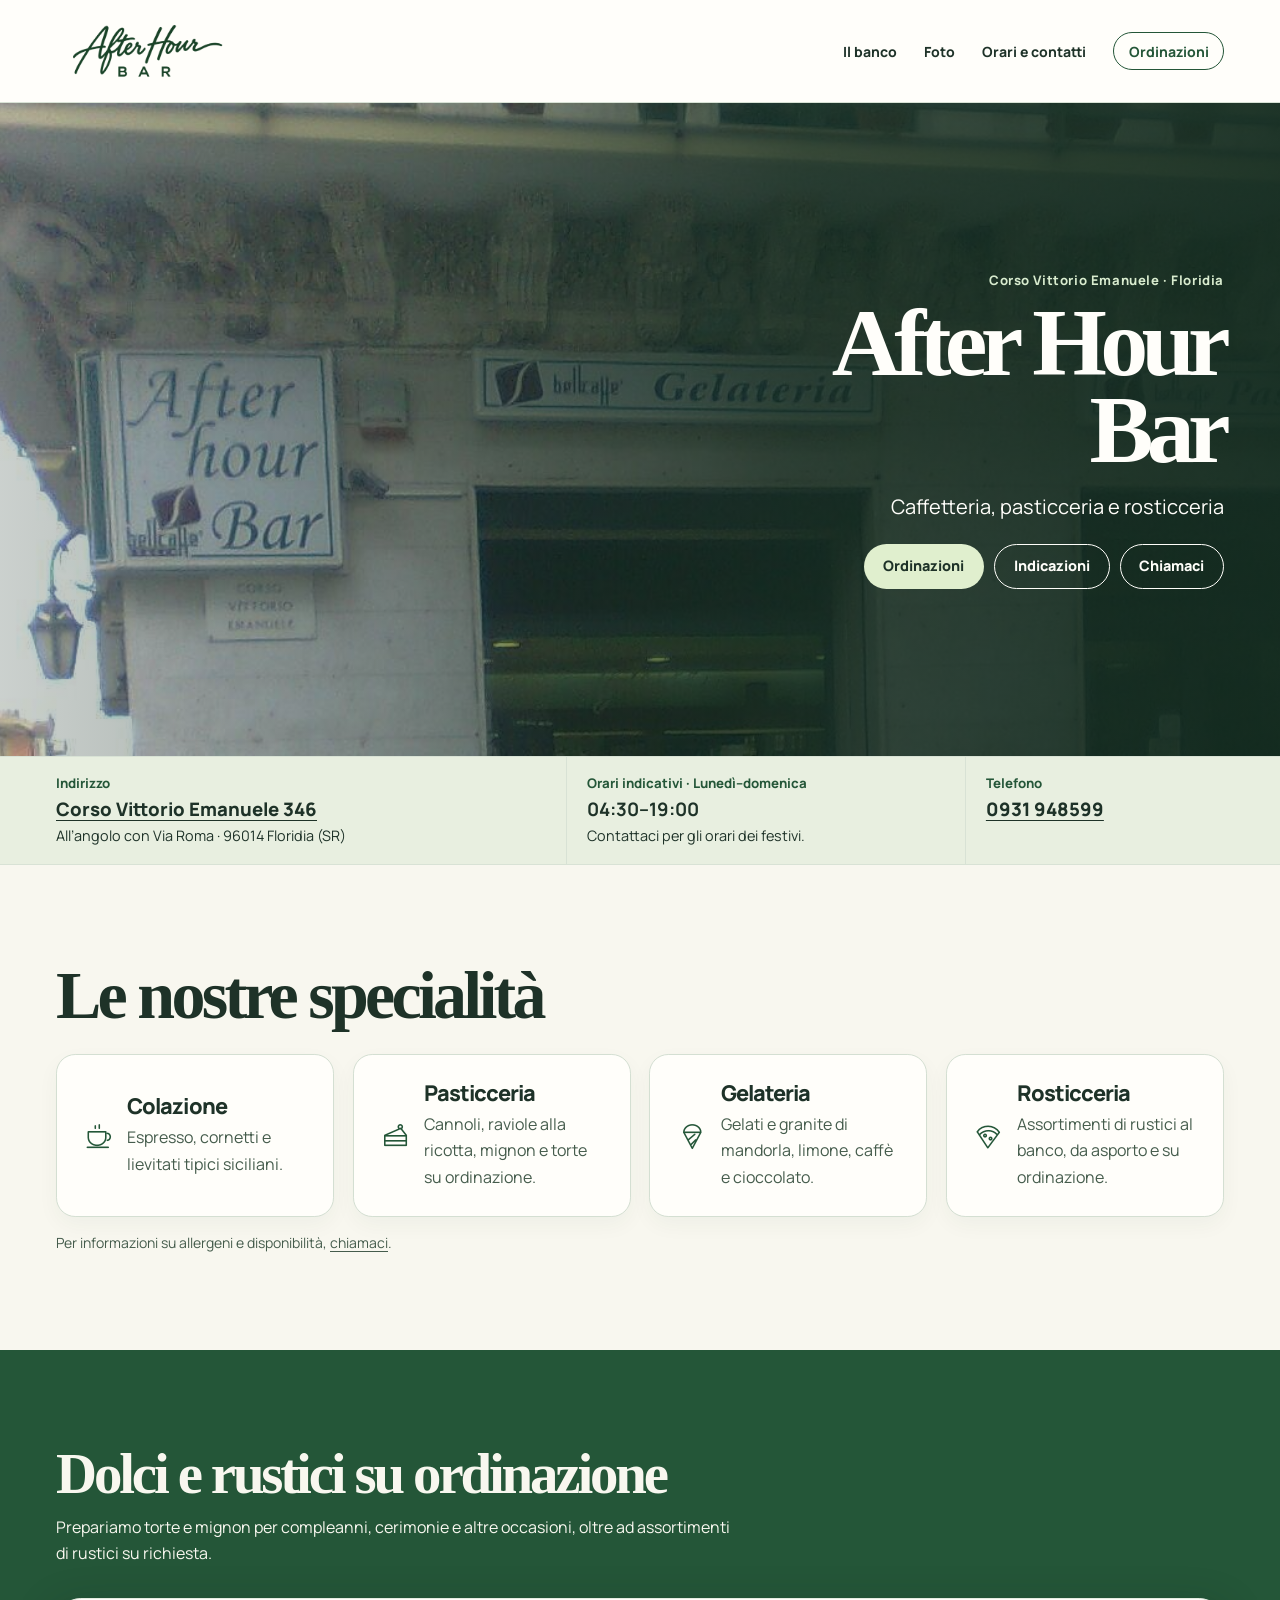
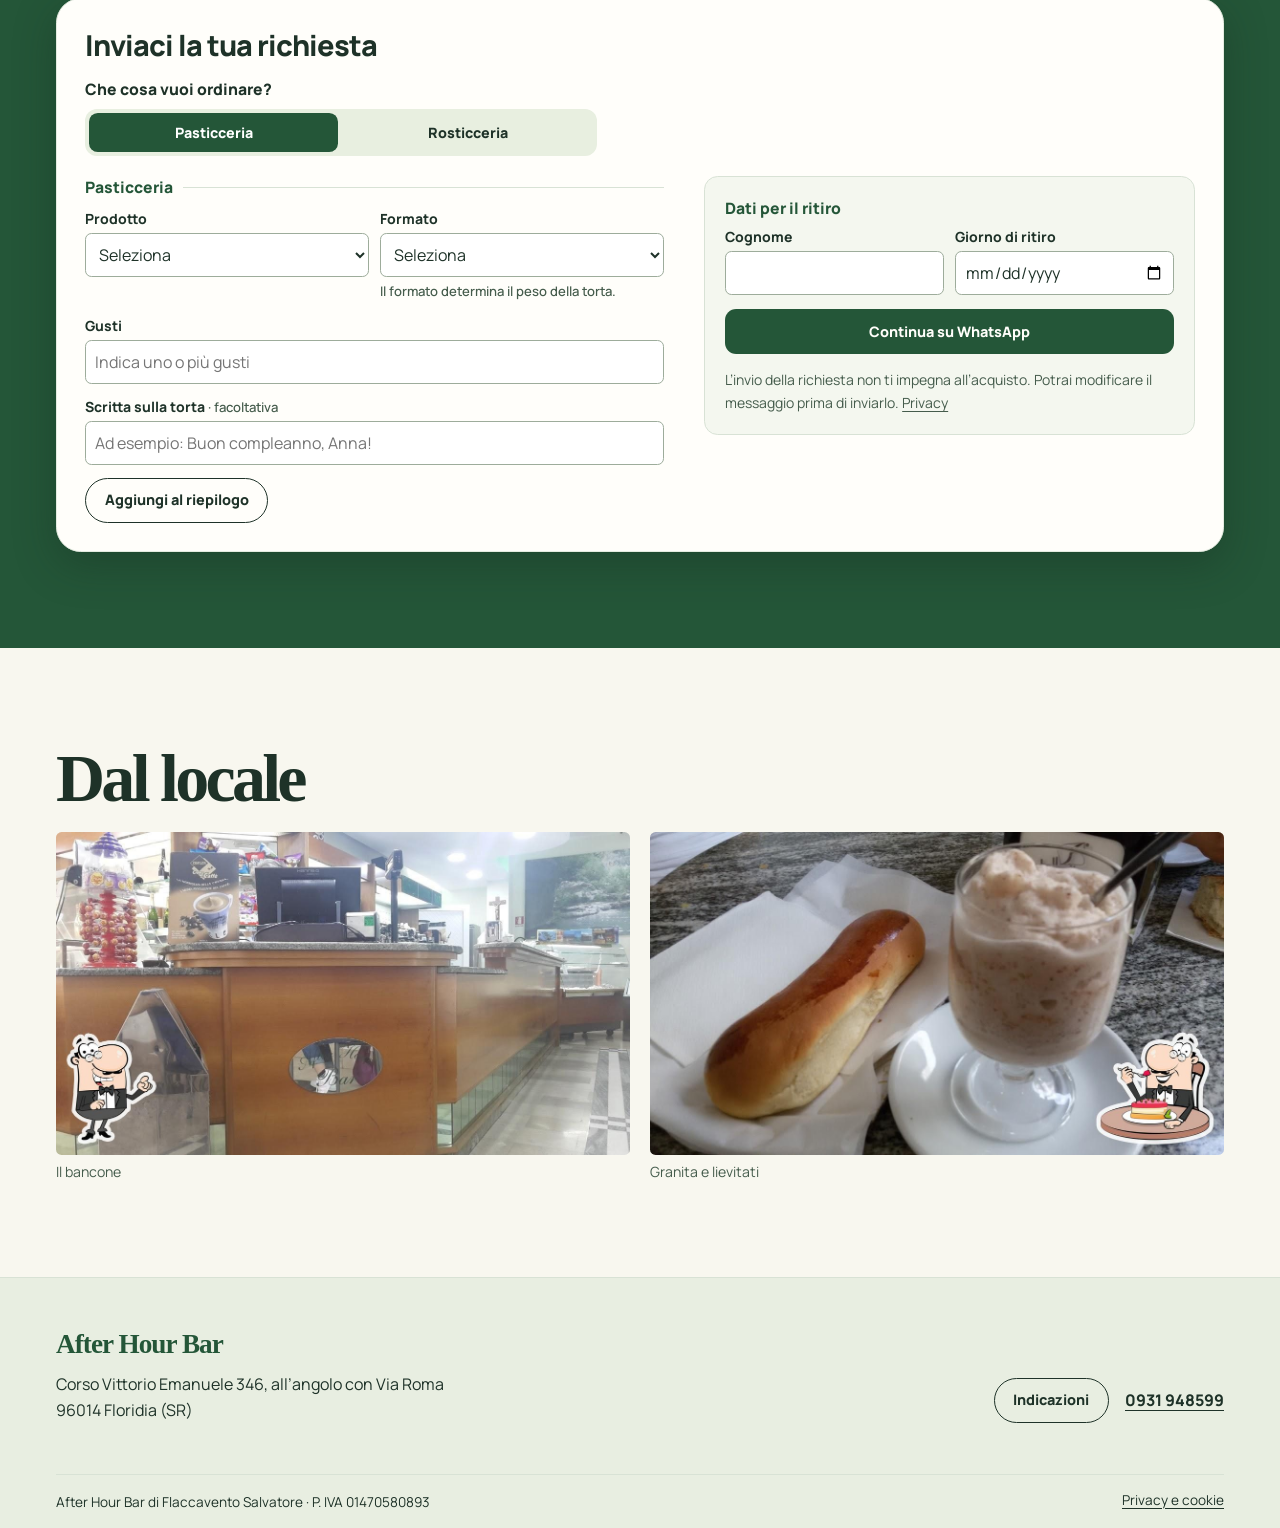
==== commit a27db517: "Center specialty pictograms vertically beside the card copy" ====
--- a/index.html
+++ b/index.html
@@ -8,7 +8,7 @@
 <meta name="referrer" content="no-referrer">
 <title>After Hour Bar · Caffetteria e pasticceria a Floridia</title>
 <link rel="icon" type="image/png" href="logo-after-hour-05-verde.png">
-<link rel="stylesheet" href="style.css?v=schede-allineate">
+<link rel="stylesheet" href="style.css?v=schede-centrate">
 <script src="ordini.js?v=18" defer></script>
 <script src="effetti.js" defer></script>
 </head>
@@ -66,10 +66,10 @@
   <section class="wrap section-space" id="banco" aria-labelledby="titolo-banco">
     <h2 class="reveal" id="titolo-banco">Le nostre specialità</h2>
     <ul class="offer">
-      <li class="offer-card reveal"><span class="specialty-icon" aria-hidden="true"></span><h3>Colazione</h3><p>Espresso, cornetti e lievitati tipici siciliani.</p></li>
-      <li class="offer-card reveal"><span class="specialty-icon" aria-hidden="true"></span><h3>Pasticceria</h3><p>Cannoli, raviole alla ricotta, mignon e torte su ordinazione.</p></li>
-      <li class="offer-card reveal"><span class="specialty-icon" aria-hidden="true"></span><h3>Gelateria</h3><p>Gelati e granite di mandorla, limone, caffè e cioccolato.</p></li>
-      <li class="offer-card reveal"><span class="specialty-icon" aria-hidden="true"></span><h3>Rosticceria</h3><p>Assortimenti di rustici al banco, da asporto e su ordinazione.</p></li>
+      <li class="offer-card reveal"><span class="specialty-icon" aria-hidden="true"></span><div class="specialty-copy"><h3>Colazione</h3><p>Espresso, cornetti e lievitati tipici siciliani.</p></div></li>
+      <li class="offer-card reveal"><span class="specialty-icon" aria-hidden="true"></span><div class="specialty-copy"><h3>Pasticceria</h3><p>Cannoli, raviole alla ricotta, mignon e torte su ordinazione.</p></div></li>
+      <li class="offer-card reveal"><span class="specialty-icon" aria-hidden="true"></span><div class="specialty-copy"><h3>Gelateria</h3><p>Gelati e granite di mandorla, limone, caffè e cioccolato.</p></div></li>
+      <li class="offer-card reveal"><span class="specialty-icon" aria-hidden="true"></span><div class="specialty-copy"><h3>Rosticceria</h3><p>Assortimenti di rustici al banco, da asporto e su ordinazione.</p></div></li>
     </ul>
     <p class="note">Per informazioni su allergeni e disponibilità, <a href="tel:+390931948599">chiamaci</a>.</p>
   </section>
--- a/style.css
+++ b/style.css
@@ -72,14 +72,14 @@
 h2 { font: bold clamp(2.25rem, 5.5vw, 4.25rem)/1 var(--display); letter-spacing: -.055em; }
 h3 { font: 800 clamp(1.12rem, 2.1vw, 1.4rem)/1.25 var(--type); letter-spacing: -.035em; }
 .offer { display: grid; grid-template-columns: repeat(4, minmax(0, 1fr)); gap: clamp(.65rem, 1.9vw, 1.15rem); list-style: none; margin: 1.55rem 0 0; padding: 0; }
-.offer-card { display: grid; grid-template-columns: auto minmax(0, 1fr); align-items: center; align-content: start; gap: .75rem .6rem; min-width: 0; padding: clamp(1rem, 2.35vw, 1.6rem); border: 1px solid #d4dfd2; border-radius: 1.2rem; background: var(--card); box-shadow: 0 .5rem 1.3rem #203d260b; }
-.specialty-icon { display: block; width: 3rem; height: 3rem; border-radius: .85rem; background: var(--light); }
-.specialty-icon::before { content: ""; display: block; width: 2rem; height: 2rem; margin: .5rem; background: url("icone-specialita.png") no-repeat 0 0 / 8rem 2rem; }
-.offer-card:nth-child(2) .specialty-icon::before { background-position-x: -2rem; }
-.offer-card:nth-child(3) .specialty-icon::before { background-position-x: -4rem; }
-.offer-card:nth-child(4) .specialty-icon::before { background-position-x: -6rem; }
+.offer-card { display: grid; grid-template-columns: 2rem minmax(0, 1fr); align-items: center; align-content: center; gap: .8rem; min-width: 0; padding: clamp(1rem, 2.35vw, 1.6rem); border: 1px solid #d4dfd2; border-radius: 1.2rem; background: var(--card); box-shadow: 0 .5rem 1.3rem #203d260b; }
+.specialty-icon { display: block; width: 2rem; height: 2rem; background: url("icone-specialita.png") no-repeat 0 0 / 8rem 2rem; }
+.offer-card:nth-child(2) .specialty-icon { background-position-x: -2rem; }
+.offer-card:nth-child(3) .specialty-icon { background-position-x: -4rem; }
+.offer-card:nth-child(4) .specialty-icon { background-position-x: -6rem; }
 .offer-card h3 { color: var(--ink); font: 800 clamp(1.08rem, 1.7vw, 1.4rem)/1.15 var(--type); letter-spacing: -.045em; }
-.offer-card p { grid-column: 1 / -1; color: var(--muted); }
+.specialty-copy { display: grid; gap: .33rem; min-width: 0; text-align: left; }
+.offer-card p { color: var(--muted); }
 .note { margin-top: .9rem; font-size: .875rem; color: var(--muted); }
 .orders { color: var(--paper); background: var(--accent); }
 .orders-layout { display: grid; gap: clamp(1.2rem, 3vw, 2rem); }
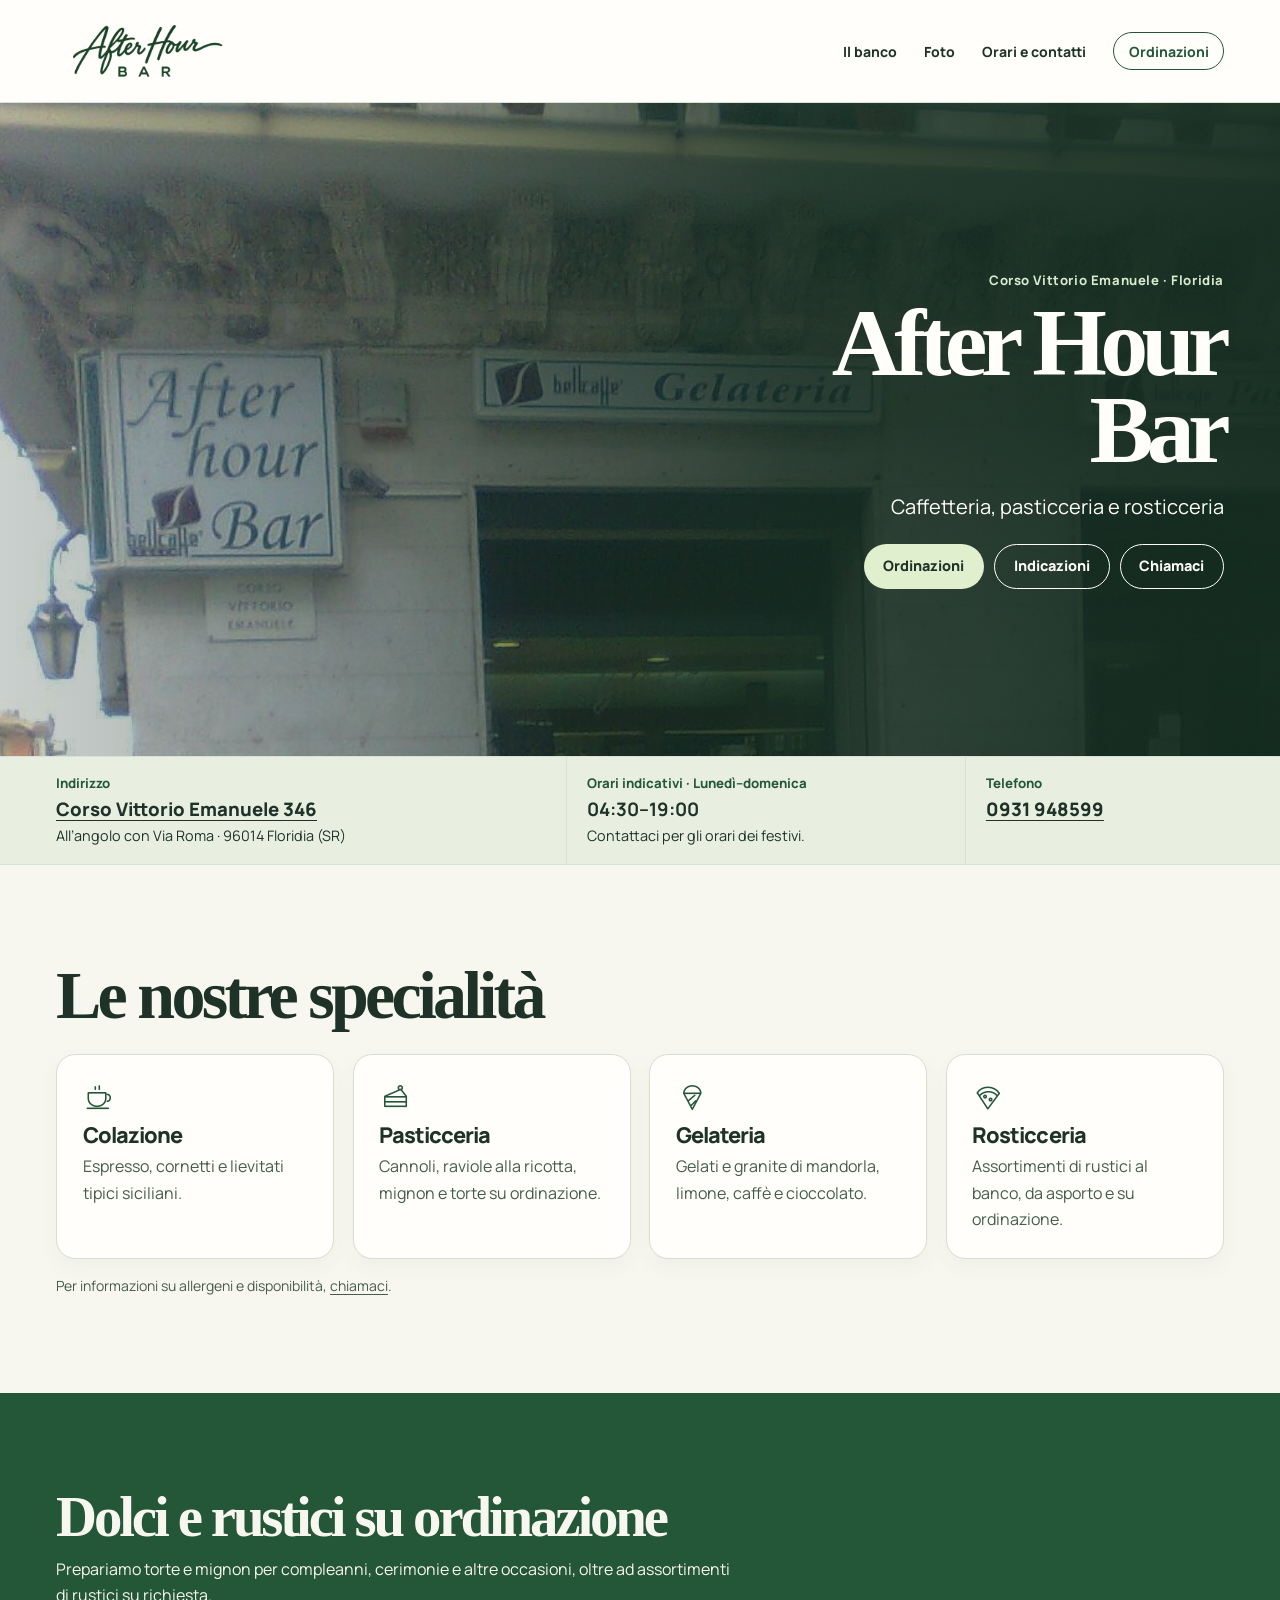
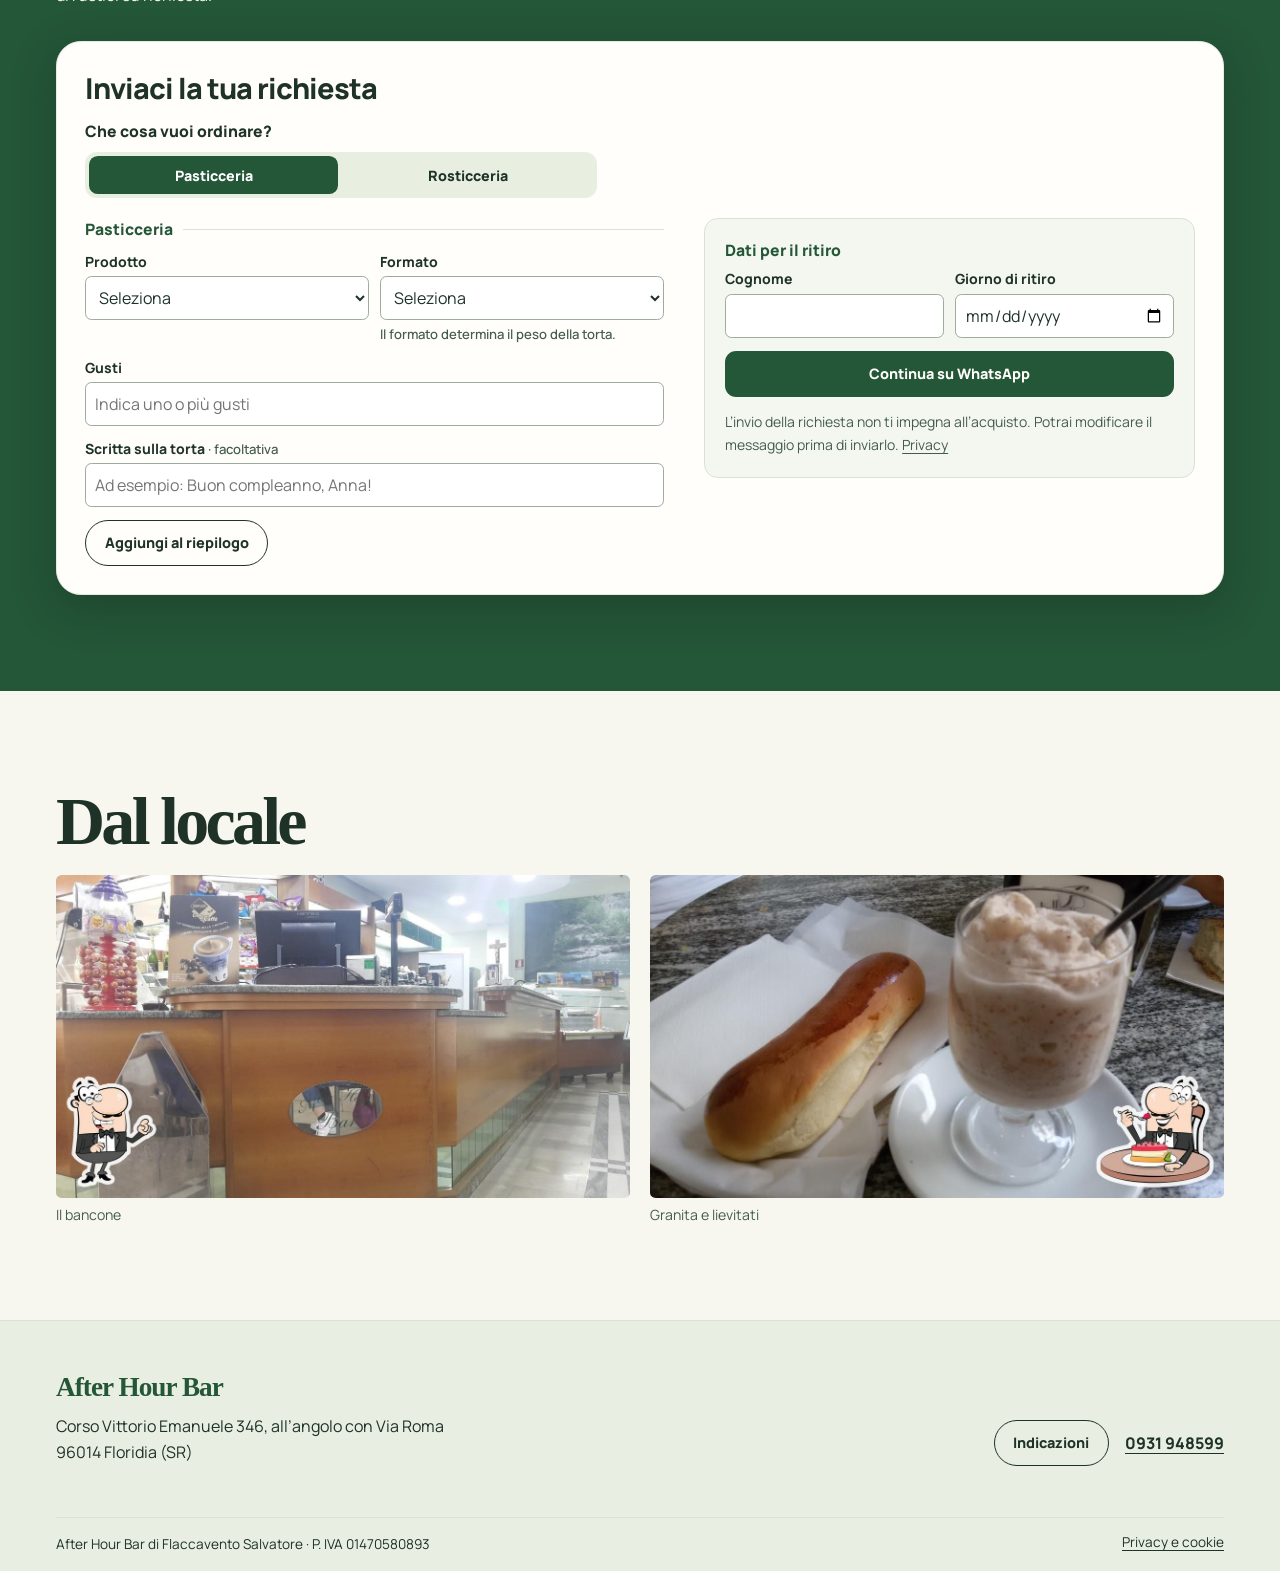
==== commit bac8a4dc: "Stack specialty icons above their titles" ====
--- a/index.html
+++ b/index.html
@@ -8,7 +8,7 @@
 <meta name="referrer" content="no-referrer">
 <title>After Hour Bar · Caffetteria e pasticceria a Floridia</title>
 <link rel="icon" type="image/png" href="logo-after-hour-05-verde.png">
-<link rel="stylesheet" href="style.css?v=schede-centrate">
+<link rel="stylesheet" href="style.css?v=icone-sopra">
 <script src="ordini.js?v=18" defer></script>
 <script src="effetti.js" defer></script>
 </head>
--- a/style.css
+++ b/style.css
@@ -72,7 +72,7 @@
 h2 { font: bold clamp(2.25rem, 5.5vw, 4.25rem)/1 var(--display); letter-spacing: -.055em; }
 h3 { font: 800 clamp(1.12rem, 2.1vw, 1.4rem)/1.25 var(--type); letter-spacing: -.035em; }
 .offer { display: grid; grid-template-columns: repeat(4, minmax(0, 1fr)); gap: clamp(.65rem, 1.9vw, 1.15rem); list-style: none; margin: 1.55rem 0 0; padding: 0; }
-.offer-card { display: grid; grid-template-columns: 2rem minmax(0, 1fr); align-items: center; align-content: center; gap: .8rem; min-width: 0; padding: clamp(1rem, 2.35vw, 1.6rem); border: 1px solid #d4dfd2; border-radius: 1.2rem; background: var(--card); box-shadow: 0 .5rem 1.3rem #203d260b; }
+.offer-card { display: grid; align-content: start; gap: .65rem; min-width: 0; padding: clamp(1rem, 2.35vw, 1.6rem); border: 1px solid #d4dfd2; border-radius: 1.2rem; background: var(--card); box-shadow: 0 .5rem 1.3rem #203d260b; }
 .specialty-icon { display: block; width: 2rem; height: 2rem; background: url("icone-specialita.png") no-repeat 0 0 / 8rem 2rem; }
 .offer-card:nth-child(2) .specialty-icon { background-position-x: -2rem; }
 .offer-card:nth-child(3) .specialty-icon { background-position-x: -4rem; }
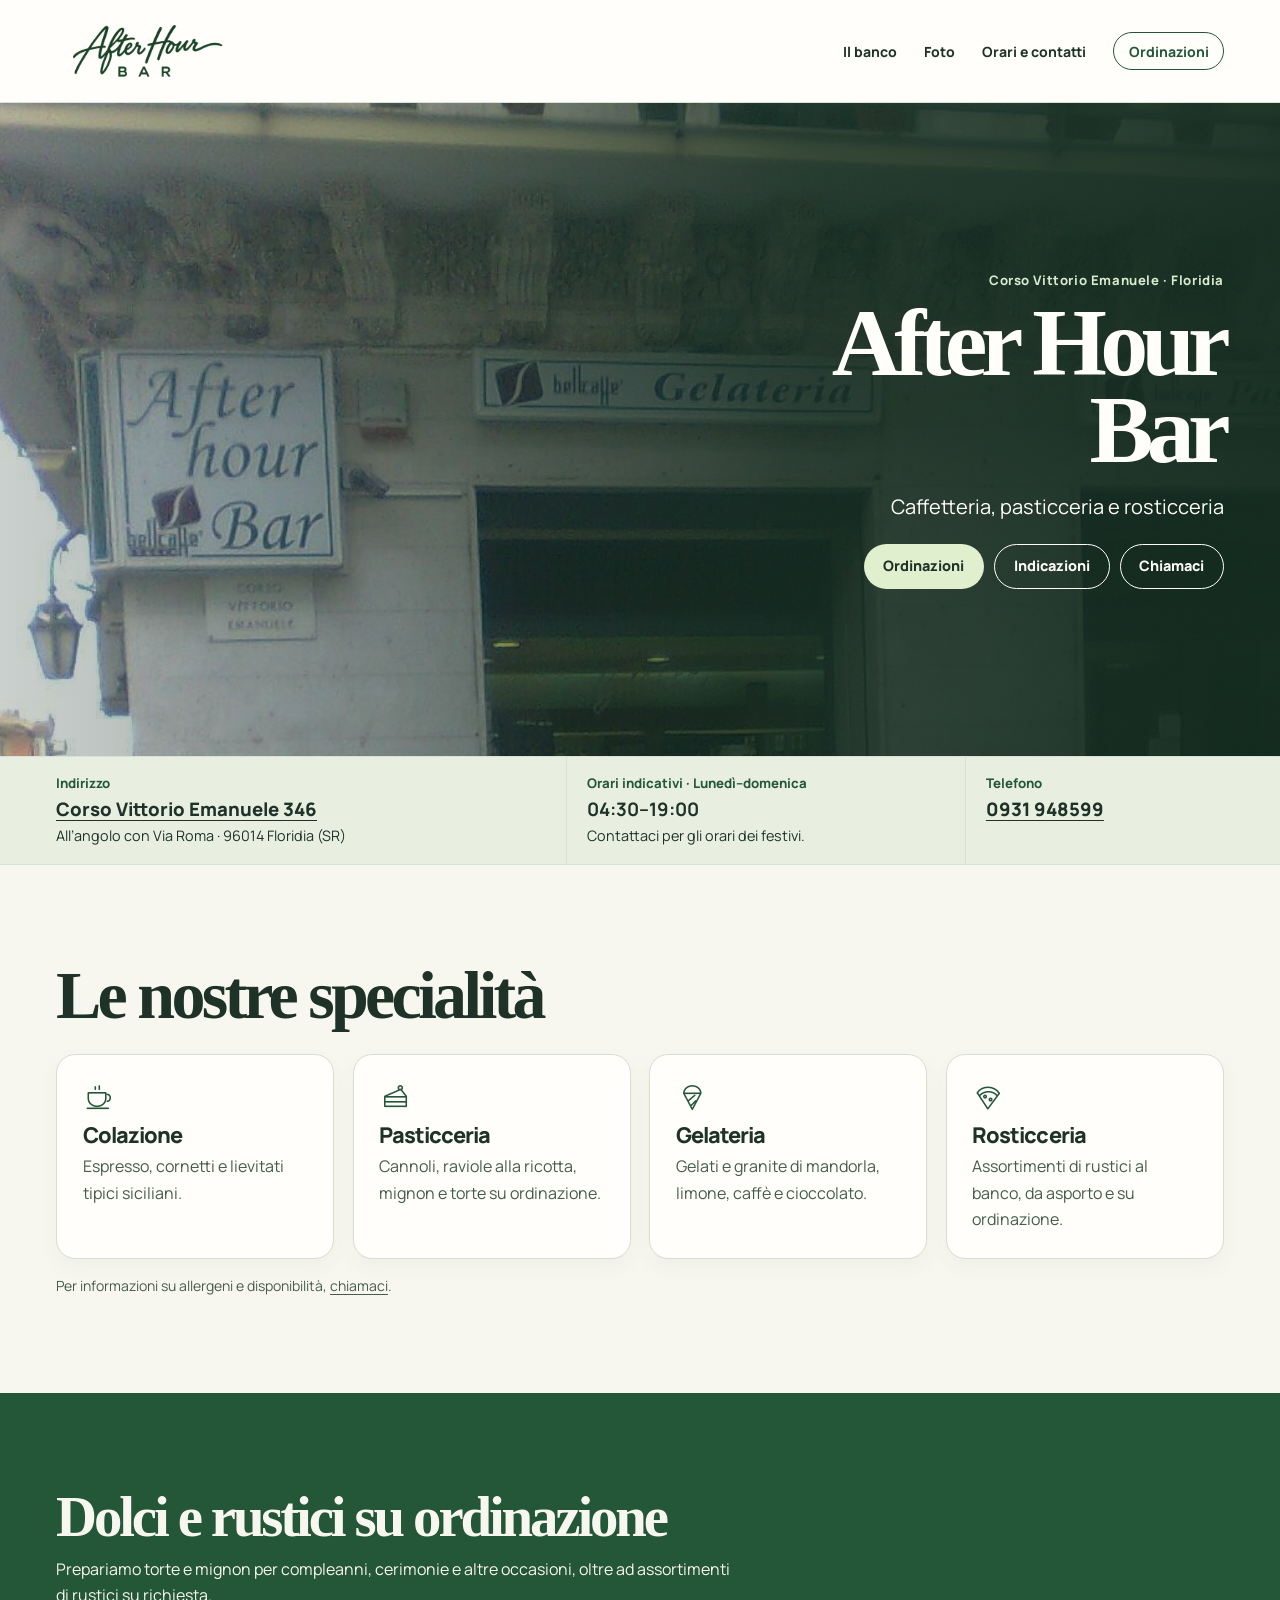
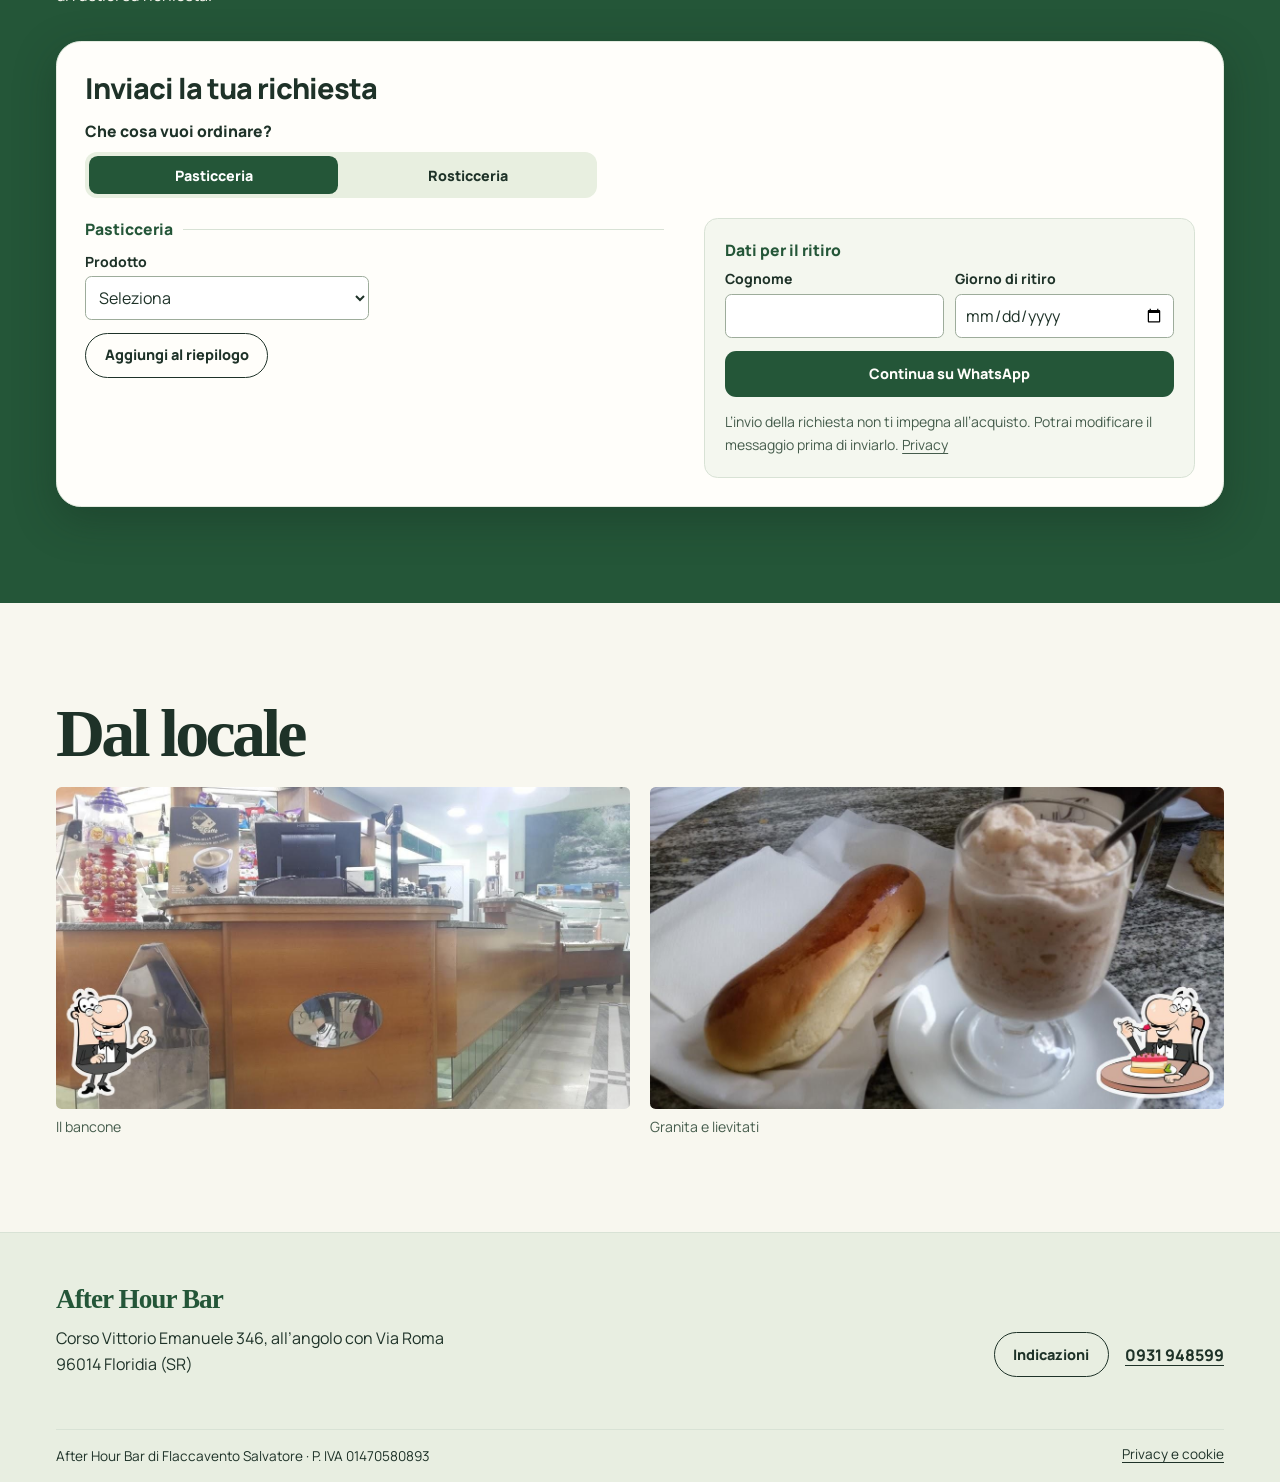
==== commit 74b4aa8e: "Improve the ordering form on mobile" ====
--- a/index.html
+++ b/index.html
@@ -8,8 +8,8 @@
 <meta name="referrer" content="no-referrer">
 <title>After Hour Bar · Caffetteria e pasticceria a Floridia</title>
 <link rel="icon" type="image/png" href="logo-after-hour-05-verde.png">
-<link rel="stylesheet" href="style.css?v=icone-sopra">
-<script src="ordini.js?v=18" defer></script>
+<link rel="stylesheet" href="style.css?v=ordini-mobile">
+<script src="ordini.js?v=19" defer></script>
 <script src="effetti.js" defer></script>
 </head>
 <body>
@@ -104,7 +104,7 @@
                       <option>Mignon</option>
                     </select>
                   </div>
-                  <div id="cake-format">
+                  <div id="cake-format" hidden>
                     <label for="cake-size">Formato</label>
                     <select id="cake-size" name="size" aria-describedby="cake-size-help" required>
                       <option value="">Seleziona</option>
@@ -184,7 +184,7 @@
                   <label for="mignon-notes">Altre preferenze <span class="field-optional">· facoltativo</span></label>
                   <input id="mignon-notes" name="mignonNotes" type="text" maxlength="160" placeholder="Indica eventuali altri tipi o gusti">
                 </fieldset>
-                <div id="cake-flavours-field">
+                <div id="cake-flavours-field" hidden>
                   <label for="cake-flavours">Gusti</label>
                   <input id="cake-flavours" name="flavours" type="text" maxlength="160" placeholder="Indica uno o più gusti" required>
                 </div>
@@ -196,7 +196,7 @@
                     <option>Glassa al cioccolato</option>
                   </select>
                 </div>
-                <div id="cake-decoration">
+                <div id="cake-decoration" hidden>
                   <label for="cake-inscription">Scritta sulla torta <span class="field-optional">· facoltativa</span></label>
                   <input id="cake-inscription" name="inscription" type="text" maxlength="100" placeholder="Ad esempio: Buon compleanno, Anna!">
                 </div>
@@ -355,8 +355,26 @@
                   </div>
                 </div>
               </fieldset>
+              <div class="order-shortcut" id="order-shortcut" hidden>
+                <span id="order-shortcut-count"></span>
+                <button class="button primary" id="show-order-recap" type="button">Vedi riepilogo <span aria-hidden="true">↓</span></button>
+              </div>
             </div>
             <div class="order-side">
+              <section class="rustici-recap" id="order-recap" aria-labelledby="order-recap-title" tabindex="-1" hidden>
+                <div class="recap-heading"><h4 id="order-recap-title">Riepilogo dell’ordine</h4></div>
+                <div id="pastry-recap" hidden>
+                  <h5>Pasticceria</h5>
+                  <ul id="pastry-recap-items"></ul>
+                </div>
+                <div id="rustici-recap" hidden>
+                  <div class="recap-heading">
+                    <h5>Rosticceria</h5>
+                    <span id="rustici-recap-total"></span>
+                  </div>
+                  <ul id="rustici-recap-items"></ul>
+                </div>
+              </section>
               <fieldset class="order-group">
                 <legend>Dati per il ritiro</legend>
                 <div class="order-fields">
@@ -368,20 +386,6 @@
                 <label for="rustici-notes">Preferenze <span class="field-optional">· facoltativo</span></label>
                 <textarea id="rustici-notes" name="notes" disabled maxlength="300" rows="2" placeholder="Ad esempio: confezioni separate"></textarea>
               </div>
-              <section class="rustici-recap" id="order-recap" aria-labelledby="order-recap-title" hidden>
-                <div class="recap-heading"><h4 id="order-recap-title">Riepilogo dell’ordine</h4></div>
-                <div id="pastry-recap" hidden>
-                  <h5>Pasticceria</h5>
-                  <ul id="pastry-recap-items"></ul>
-                </div>
-                <div id="rustici-recap" hidden>
-                  <div class="recap-heading">
-                    <h5>Rosticceria</h5>
-                    <span id="rustici-recap-total"></span>
-                  </div>
-                  <ul id="rustici-recap-items"></ul>
-                </div>
-              </section>
               <p class="field-error" id="order-empty-error" role="alert" hidden>Aggiungi almeno un articolo al riepilogo per proseguire.</p>
               <button class="button primary order-submit" type="submit" aria-describedby="order-note">Continua su WhatsApp</button>
               <p class="note order-note" id="order-note">L’invio della richiesta non ti impegna all’acquisto. Potrai modificare il messaggio prima di inviarlo. <a href="privacy.html">Privacy</a></p>
--- a/style.css
+++ b/style.css
@@ -116,7 +116,6 @@
   .visit-grid > div:nth-child(2) { border-left: 0; padding-left: 0; }
 }
 @media (max-width: 370px) {
-  .order-fields { grid-template-columns: 1fr; }
 }
 
 .order-form { display: grid; grid-template-columns: minmax(0, 1.18fr) minmax(0, 1fr); align-items: start; gap: 1rem clamp(1rem, 3.5vw, 2.5rem); margin-top: 1.25rem; }
@@ -196,10 +195,6 @@
 .rustici-recap ul { display: grid; gap: .28rem; margin: .55rem 0 0; padding: .45rem 0 0; list-style: none; border-top: 1px solid #cadcc6; font-size: .85rem; }
 .rustici-recap strong { white-space: nowrap; }
 
-@media (max-width: 760px) {
-  .order-form { grid-template-columns: 1fr; }
-}
-
 .mignon-preferences, .mignon-choice { min-width: 0; margin: 0; padding: 0; border: 0; }
 .mignon-preferences { padding: .8rem; border: 1px solid var(--line); border-radius: .7rem; background: #f5f8f0; }
 .mignon-preferences > legend { padding: 0 .4rem; color: var(--accent); font-weight: 800; font-size: .95rem; }
@@ -232,3 +227,36 @@
 
 .pastry-add { display: flex; align-items: center; flex-wrap: wrap; gap: .35rem .8rem; }
 .pastry-add .field-help { margin: 0; }
+.pastry-add .field-help:empty { position: absolute; }
+.order-shortcut { display: none; }
+
+@media (max-width: 760px) {
+  .orders-layout { width: min(calc(100% - 1.25rem), 73rem); }
+  .orders-intro { padding-inline: .5rem; }
+  .order-panel { padding: clamp(.75rem, 3vw, 1.2rem); }
+  .order-form { grid-template-columns: minmax(0, 1fr); }
+  .order-switch { max-width: none; }
+  .order-switch-options span { display: grid; align-items: center; min-height: 2.75rem; }
+  .order-form input:not([type="checkbox"]), .order-form select, .order-form textarea { font-size: 1rem; min-height: 3rem; }
+  .order-form :is(input, select, textarea, button, summary) { scroll-margin-block: 1rem 5rem; }
+  .quantity-row, .quantity-group summary { padding-inline: .65rem; }
+  .quantity-group-items { padding-inline: .65rem; }
+  .quantity-group-items .quantity-row { padding-inline: 0; }
+  .quantity-name { overflow-wrap: anywhere; }
+  .quantity-stepper { grid-template-columns: 2.75rem minmax(2ch, auto) 2.75rem; gap: .3rem; }
+  .quantity-stepper button { padding: 0; }
+  .quantity-stepper button, .recap-remove { touch-action: manipulation; }
+  .mignon-choice label, .recap-remove { min-height: 2.75rem; }
+  .pastry-add .button { width: 100%; min-height: 3rem; border-radius: .7rem; }
+  .order-form .order-submit { min-height: 3.15rem; }
+  .order-shortcut { position: sticky; z-index: 1; bottom: env(safe-area-inset-bottom, 0px); display: flex; flex-wrap: wrap; justify-content: space-between; align-items: center; gap: .3rem .65rem; padding: .35rem .4rem .35rem .7rem; border: 1px solid #cadcc6; border-radius: .75rem; background: var(--light); box-shadow: 0 .3rem 1rem #203d2630; }
+  .order-shortcut > span { font-size: .875rem; font-weight: 800; }
+  .order-shortcut .button { gap: .4rem; border-radius: .55rem; }
+  .order-selection:has(:is(input[type="text"], textarea):focus) .order-shortcut { position: static; }
+  #order-recap { scroll-margin-top: .75rem; }
+}
+
+@media (max-width: 480px) {
+  .order-fields { grid-template-columns: minmax(0, 1fr); }
+  .rustici-recap { padding-inline: .65rem; }
+}
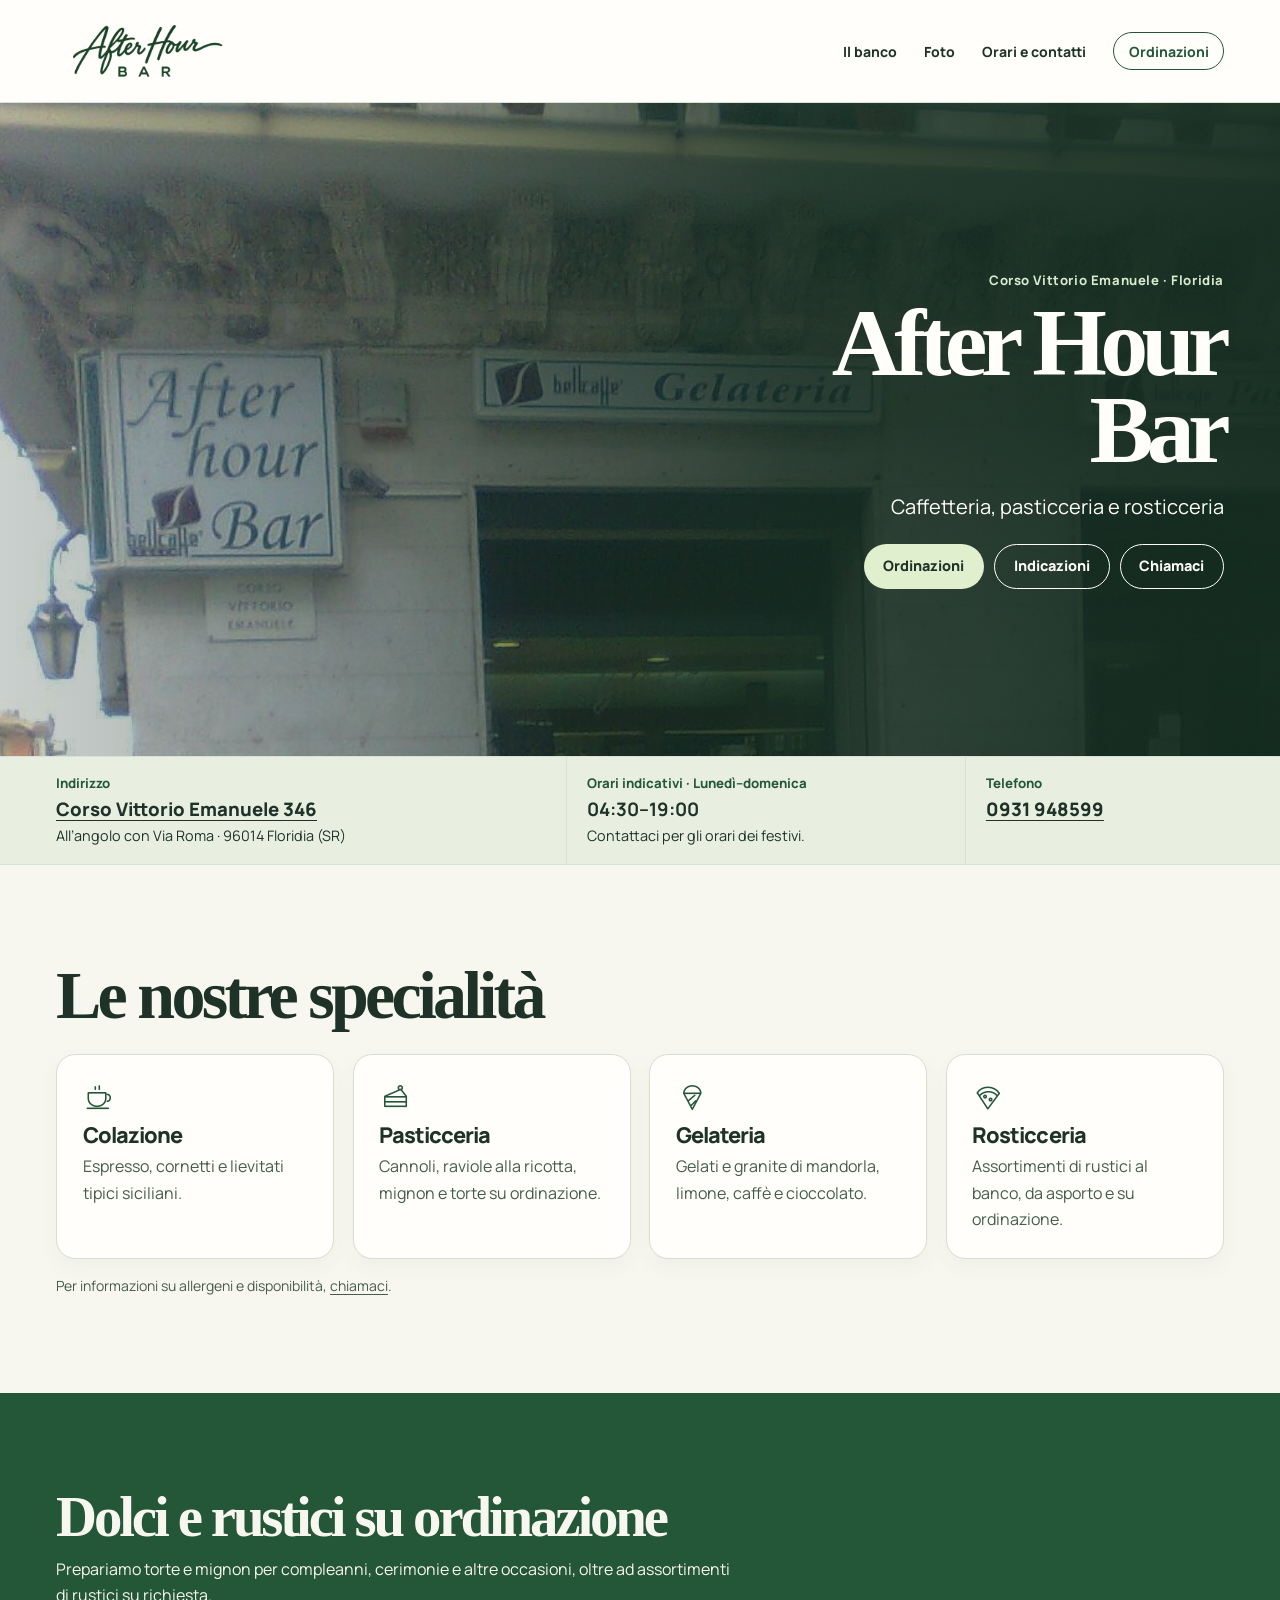
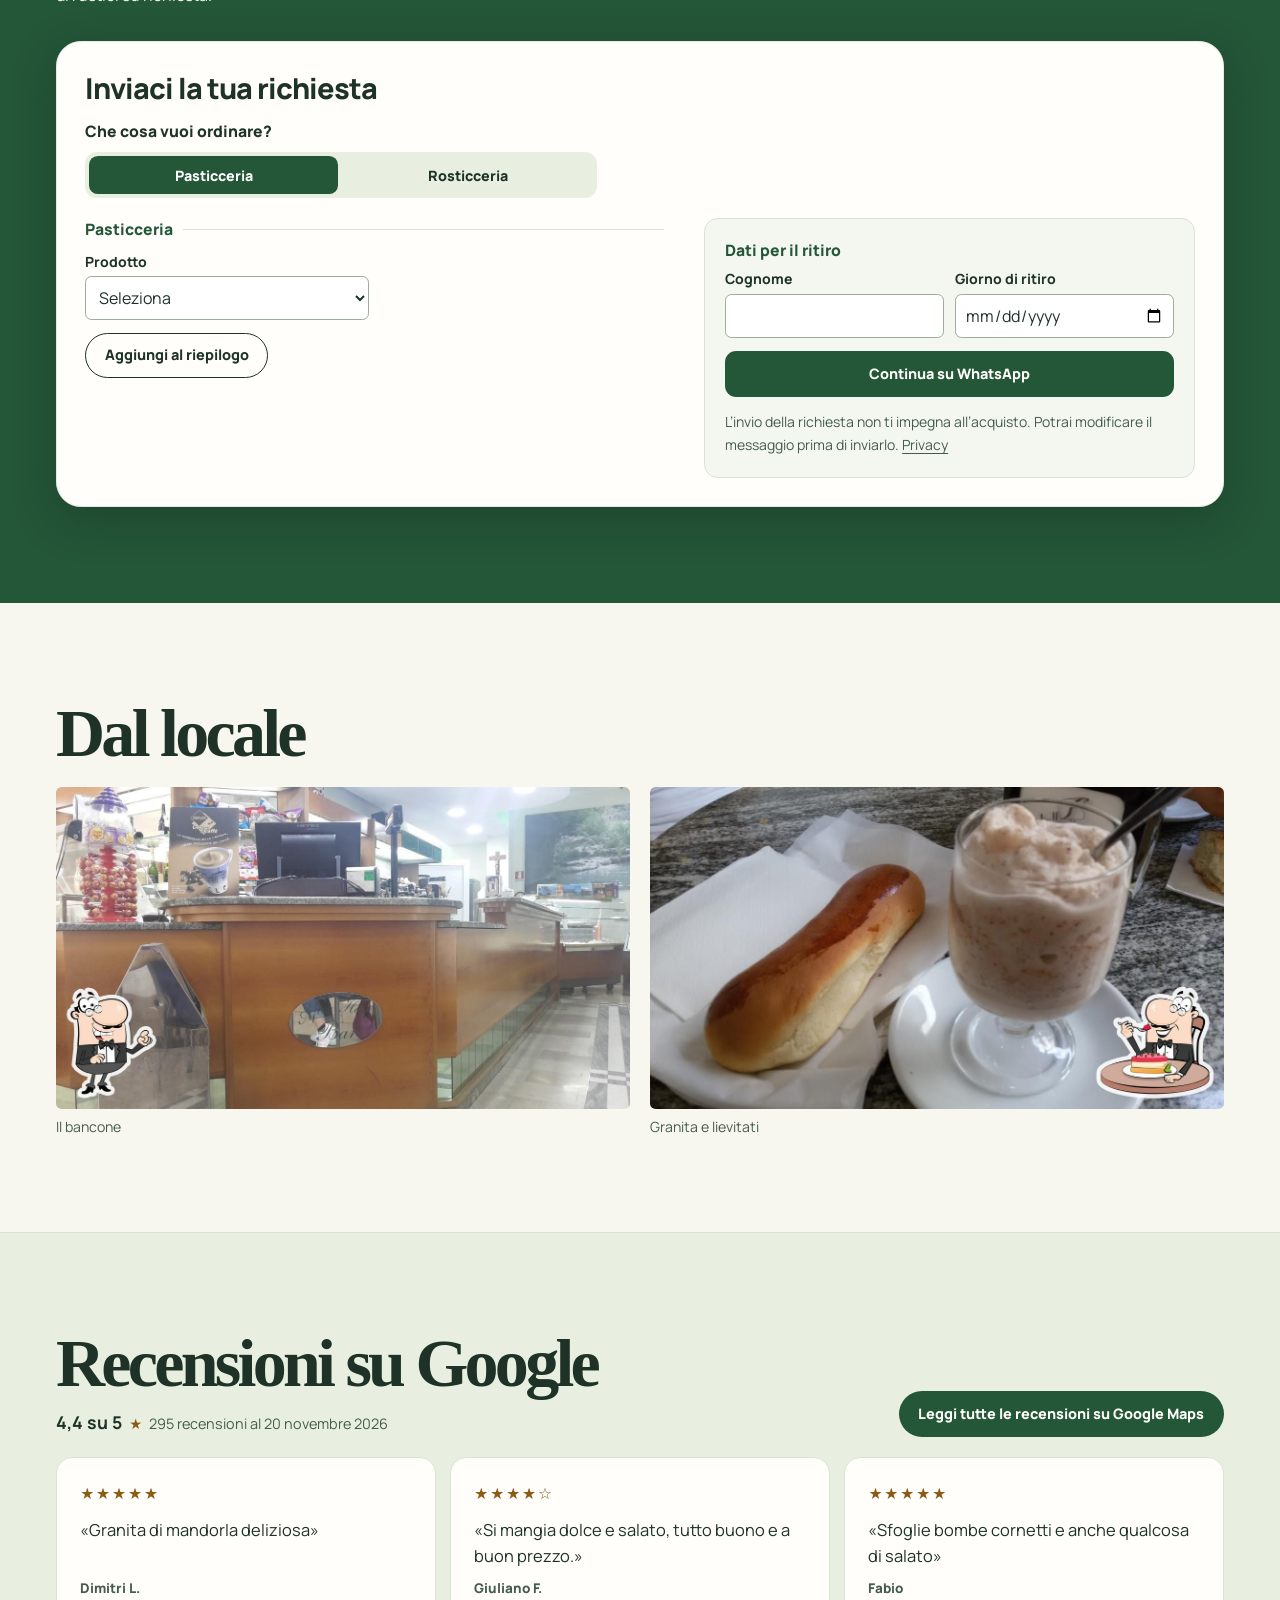
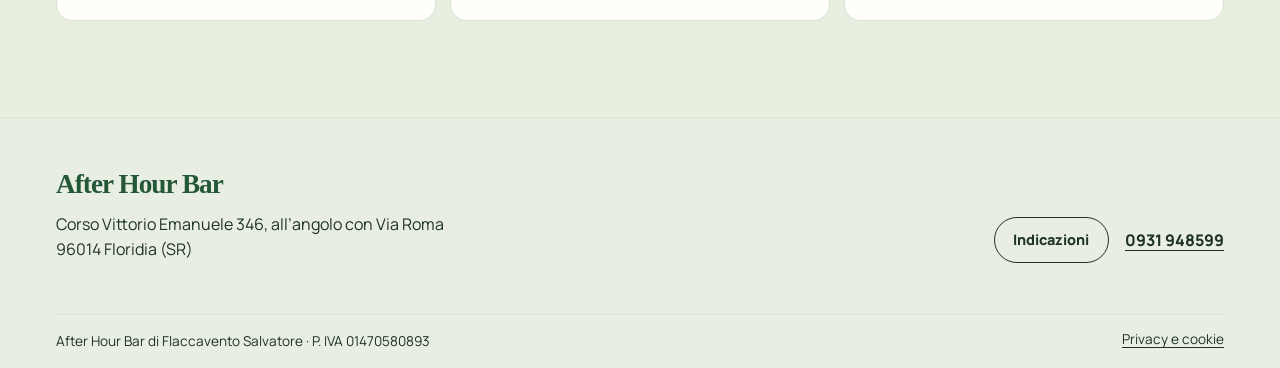
==== commit dcae041c: "Add Google reviews below the photo gallery" ====
--- a/index.html
+++ b/index.html
@@ -8,7 +8,7 @@
 <meta name="referrer" content="no-referrer">
 <title>After Hour Bar · Caffetteria e pasticceria a Floridia</title>
 <link rel="icon" type="image/png" href="logo-after-hour-05-verde.png">
-<link rel="stylesheet" href="style.css?v=ordini-mobile">
+<link rel="stylesheet" href="style.css?v=recensioni-google">
 <script src="ordini.js?v=19" defer></script>
 <script src="effetti.js" defer></script>
 </head>
@@ -405,6 +405,41 @@
       <figure><img src="bar-granita.jpg" alt="Granita in coppa accompagnata da un lievitato" width="1200" height="675" loading="lazy"><figcaption>Granita e lievitati</figcaption></figure>
     </div>
   </section>
+
+  <section class="reviews section-space" id="recensioni" aria-labelledby="titolo-recensioni">
+    <div class="wrap">
+      <div class="reviews-header reveal">
+        <div>
+          <h2 id="titolo-recensioni">Recensioni su Google</h2>
+          <p class="reviews-rating"><strong>4,4 su 5</strong> <span class="reviews-star" aria-hidden="true">★</span> <span>295 recensioni al <time datetime="2026-11-20">20 novembre 2026</time></span></p>
+        </div>
+        <a class="button primary" href="https://www.google.com/maps/place//data=!4m4!3m3!1s0x1313d3dfac6e0881:0x2f46b0cf2dad206e!9m1!1b1?hl=it" rel="noreferrer">Leggi tutte le recensioni su Google Maps</a>
+      </div>
+      <ul class="reviews-grid reveal">
+        <li>
+          <figure>
+            <p class="reviews-stars" role="img" aria-label="5 stelle su 5">★★★★★</p>
+            <blockquote>«Granita di mandorla deliziosa»</blockquote>
+            <figcaption>Dimitri L.</figcaption>
+          </figure>
+        </li>
+        <li>
+          <figure>
+            <p class="reviews-stars" role="img" aria-label="4 stelle su 5">★★★★<span>☆</span></p>
+            <blockquote>«Si mangia dolce e salato, tutto buono e a buon prezzo.»</blockquote>
+            <figcaption>Giuliano F.</figcaption>
+          </figure>
+        </li>
+        <li>
+          <figure>
+            <p class="reviews-stars" role="img" aria-label="5 stelle su 5">★★★★★</p>
+            <blockquote>«Sfoglie bombe cornetti e anche qualcosa di salato»</blockquote>
+            <figcaption>Fabio</figcaption>
+          </figure>
+        </li>
+      </ul>
+    </div>
+  </section>
 </main>
 <footer class="site-footer">
   <div class="wrap footer-grid">
--- a/style.css
+++ b/style.css
@@ -93,6 +93,18 @@
 .gallery-grid { display: grid; grid-template-columns: 1fr 1fr; gap: clamp(.65rem, 2vw, 1.25rem); margin-top: 1.25rem; }
 .gallery-grid img { display: block; width: 100%; height: auto; border-radius: .35rem; }
 .gallery-grid figcaption { margin-top: .45rem; color: var(--muted); font-size: .88rem; }
+.reviews { background: var(--light); border-top: 1px solid var(--line); }
+.reviews-header { display: flex; flex-wrap: wrap; align-items: end; justify-content: space-between; gap: 1rem 1.5rem; }
+.reviews-header h2 { text-wrap: balance; }
+.reviews-rating { display: flex; flex-wrap: wrap; align-items: baseline; column-gap: .45rem; margin-top: .7rem; color: var(--muted); font-size: .9rem; }
+.reviews-rating strong { color: var(--ink); font-size: 1.1rem; }
+.reviews-star, .reviews-stars { color: #8b5b16; }
+.reviews-grid { display: grid; grid-template-columns: repeat(auto-fit, minmax(min(100%, 17rem), 1fr)); gap: .9rem; margin: 1.25rem 0 0; padding: 0; list-style: none; }
+.reviews-grid li { display: grid; padding: clamp(1rem, 3vw, 1.45rem); border: 1px solid var(--line); border-radius: 1rem; background: var(--card); }
+.reviews-grid figure { display: grid; align-content: start; grid-template-rows: auto 1fr auto; gap: .65rem; }
+.reviews-stars { font-size: .98rem; letter-spacing: .12em; }
+.reviews-grid blockquote { margin: 0; font-size: 1.03rem; line-height: 1.55; }
+.reviews-grid figcaption { color: var(--muted); font-size: .84rem; font-weight: 800; }
 .site-footer { background: #e8eee1; border-top: 1px solid var(--line); }
 .footer-grid { display: grid; grid-template-columns: 1fr auto; align-items: end; gap: 1rem 2rem; padding-block: clamp(1.65rem, 5vw, 3.2rem); }
 .footer-grid address { margin-top: .7rem; font-style: normal; line-height: 1.6; }
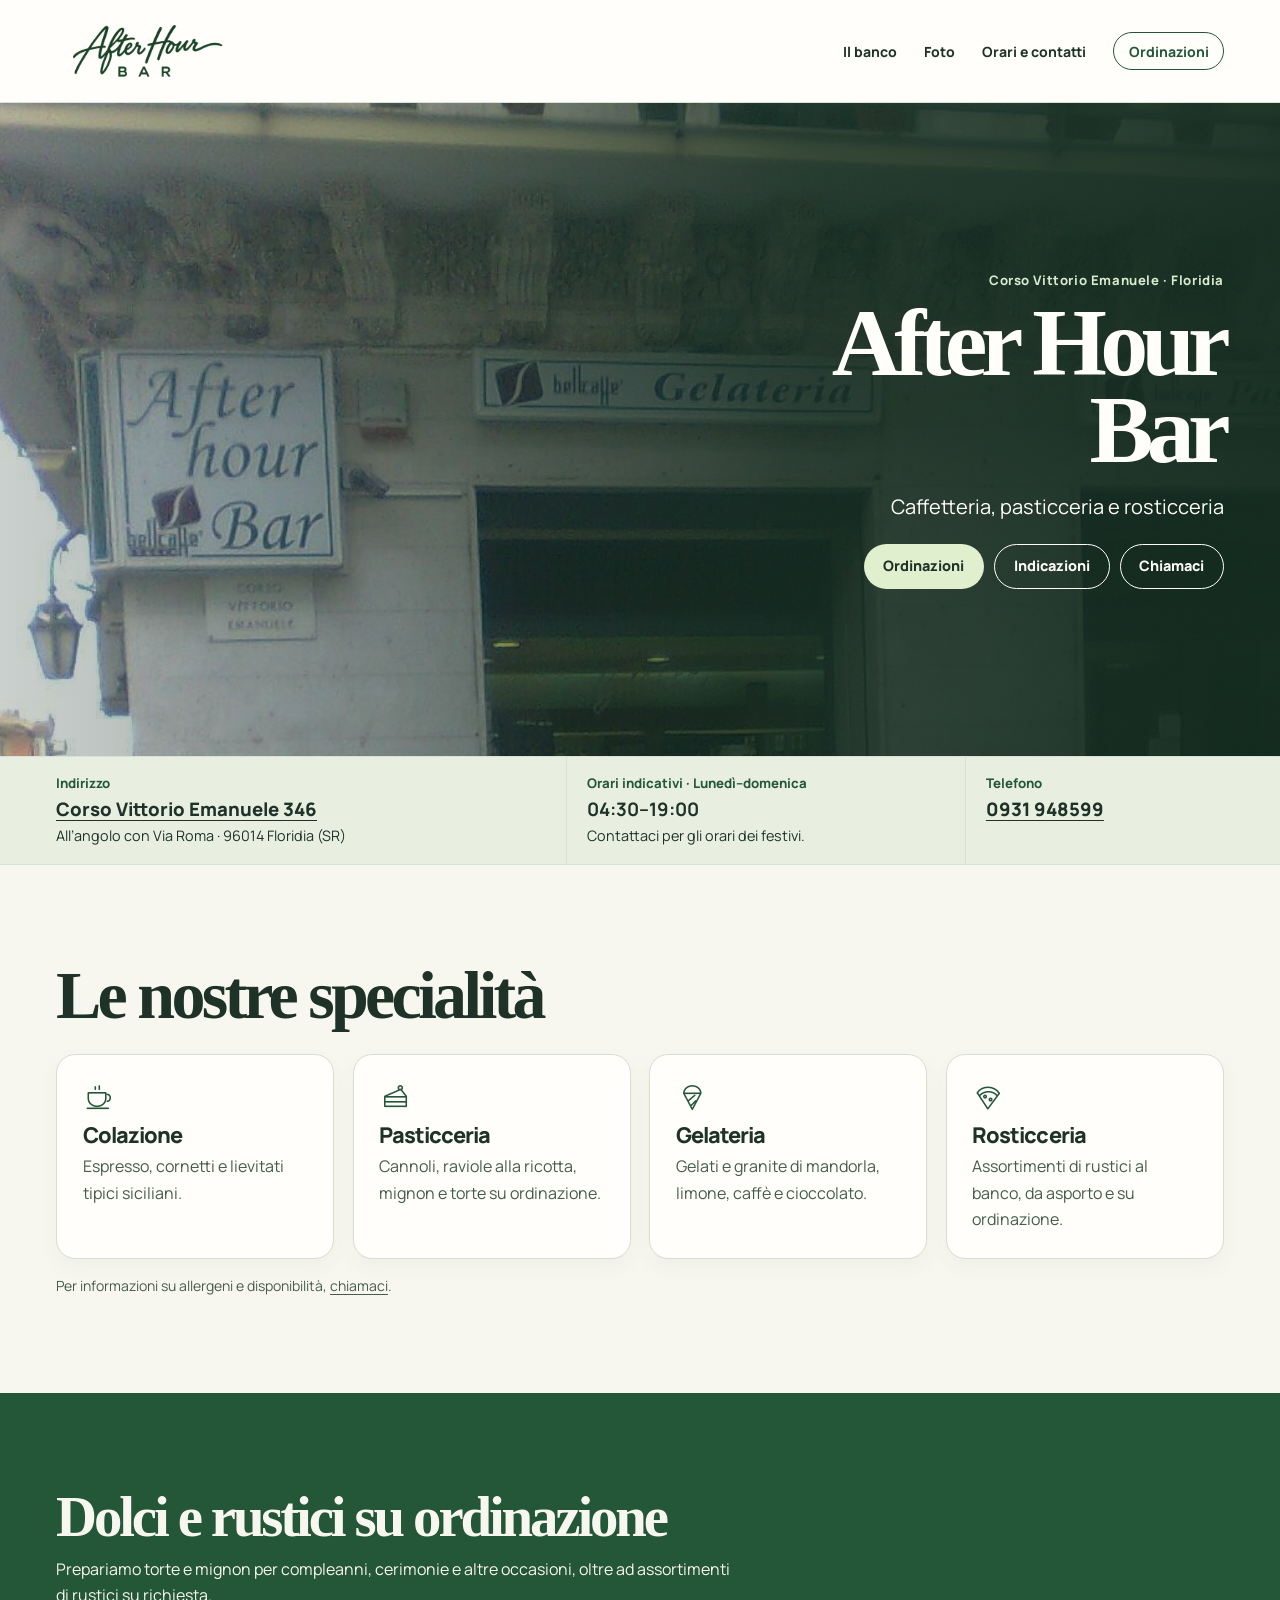
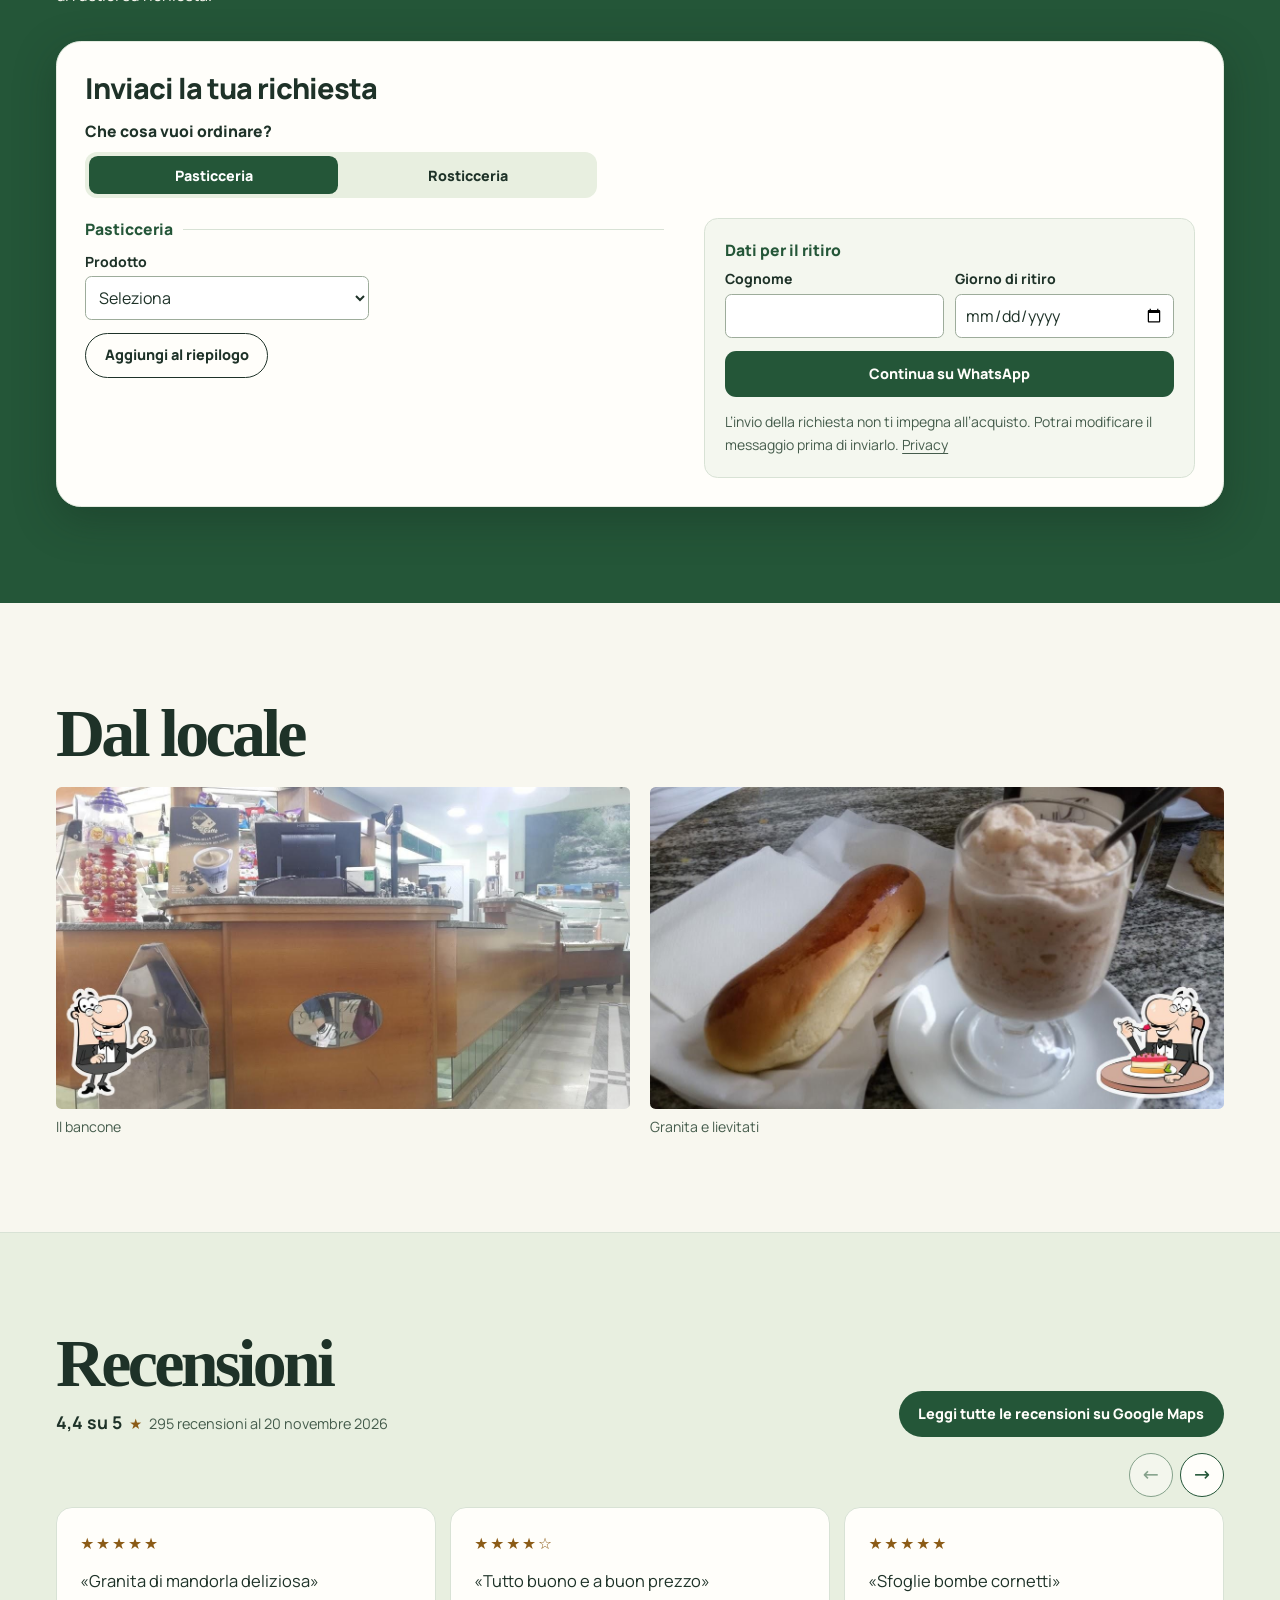
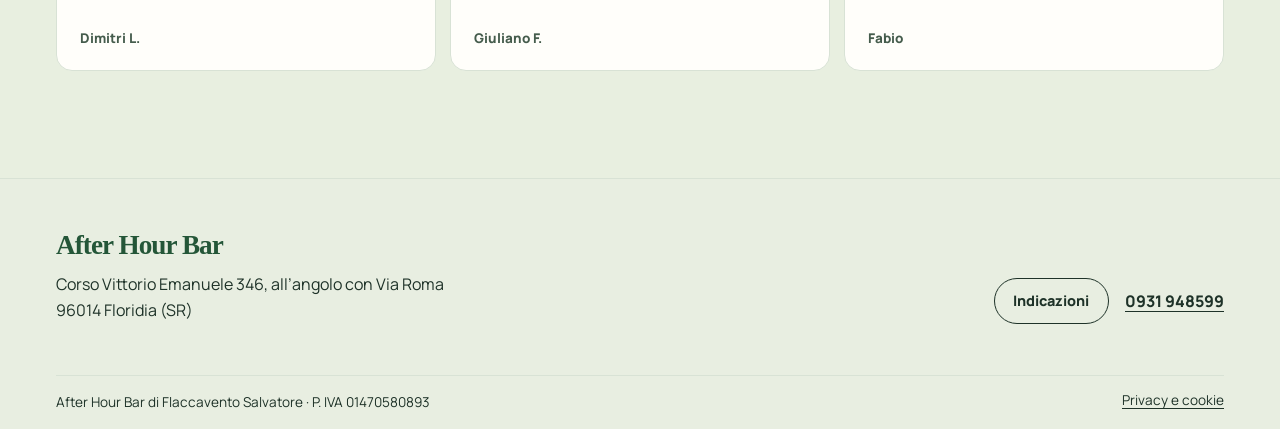
==== commit da5babec: "Add a responsive reviews slider" ====
--- a/index.html
+++ b/index.html
@@ -8,9 +8,9 @@
 <meta name="referrer" content="no-referrer">
 <title>After Hour Bar · Caffetteria e pasticceria a Floridia</title>
 <link rel="icon" type="image/png" href="logo-after-hour-05-verde.png">
-<link rel="stylesheet" href="style.css?v=recensioni-google">
+<link rel="stylesheet" href="style.css?v=slider-recensioni">
 <script src="ordini.js?v=19" defer></script>
-<script src="effetti.js" defer></script>
+<script src="effetti.js?v=2" defer></script>
 </head>
 <body>
 <a class="skip" href="#main">Vai al contenuto</a>
@@ -410,12 +410,16 @@
     <div class="wrap">
       <div class="reviews-header reveal">
         <div>
-          <h2 id="titolo-recensioni">Recensioni su Google</h2>
+          <h2 id="titolo-recensioni">Recensioni</h2>
           <p class="reviews-rating"><strong>4,4 su 5</strong> <span class="reviews-star" aria-hidden="true">★</span> <span>295 recensioni al <time datetime="2026-11-20">20 novembre 2026</time></span></p>
         </div>
         <a class="button primary" href="https://www.google.com/maps/place//data=!4m4!3m3!1s0x1313d3dfac6e0881:0x2f46b0cf2dad206e!9m1!1b1?hl=it" rel="noreferrer">Leggi tutte le recensioni su Google Maps</a>
       </div>
-      <ul class="reviews-grid reveal">
+      <div class="reviews-controls" hidden>
+        <button type="button" data-review-step="-1" aria-label="Recensione precedente" aria-controls="reviews-slider"><span aria-hidden="true">←</span></button>
+        <button type="button" data-review-step="1" aria-label="Recensione successiva" aria-controls="reviews-slider"><span aria-hidden="true">→</span></button>
+      </div>
+      <ul class="reviews-slider" id="reviews-slider" role="list" aria-label="Estratti delle recensioni" tabindex="0">
         <li>
           <figure>
             <p class="reviews-stars" role="img" aria-label="5 stelle su 5">★★★★★</p>
@@ -426,15 +430,29 @@
         <li>
           <figure>
             <p class="reviews-stars" role="img" aria-label="4 stelle su 5">★★★★<span>☆</span></p>
-            <blockquote>«Si mangia dolce e salato, tutto buono e a buon prezzo.»</blockquote>
+            <blockquote>«Tutto buono e a buon prezzo»</blockquote>
             <figcaption>Giuliano F.</figcaption>
           </figure>
         </li>
         <li>
           <figure>
             <p class="reviews-stars" role="img" aria-label="5 stelle su 5">★★★★★</p>
-            <blockquote>«Sfoglie bombe cornetti e anche qualcosa di salato»</blockquote>
+            <blockquote>«Sfoglie bombe cornetti»</blockquote>
             <figcaption>Fabio</figcaption>
+          </figure>
+        </li>
+        <li>
+          <figure>
+            <p class="reviews-stars" role="img" aria-label="3 stelle su 5">★★★☆☆</p>
+            <blockquote>«Caffè servito anche ai tavoli di buona qualità.»</blockquote>
+            <figcaption>Giuseppe I.</figcaption>
+          </figure>
+        </li>
+        <li>
+          <figure>
+            <p class="reviews-stars" role="img" aria-label="5 stelle su 5">★★★★★</p>
+            <blockquote>«Colazione buona e abbondante»</blockquote>
+            <figcaption>Antonello M.</figcaption>
           </figure>
         </li>
       </ul>
--- a/style.css
+++ b/style.css
@@ -99,12 +99,25 @@
 .reviews-rating { display: flex; flex-wrap: wrap; align-items: baseline; column-gap: .45rem; margin-top: .7rem; color: var(--muted); font-size: .9rem; }
 .reviews-rating strong { color: var(--ink); font-size: 1.1rem; }
 .reviews-star, .reviews-stars { color: #8b5b16; }
-.reviews-grid { display: grid; grid-template-columns: repeat(auto-fit, minmax(min(100%, 17rem), 1fr)); gap: .9rem; margin: 1.25rem 0 0; padding: 0; list-style: none; }
-.reviews-grid li { display: grid; padding: clamp(1rem, 3vw, 1.45rem); border: 1px solid var(--line); border-radius: 1rem; background: var(--card); }
-.reviews-grid figure { display: grid; align-content: start; grid-template-rows: auto 1fr auto; gap: .65rem; }
+.reviews-controls { display: flex; justify-content: flex-end; gap: .45rem; margin-top: 1rem; }
+.reviews-controls button { display: grid; place-items: center; width: 2.75rem; height: 2.75rem; padding: 0; border: 1px solid var(--accent); border-radius: 50%; color: var(--accent); background: var(--card); font: 1.2rem/1 system-ui; cursor: pointer; }
+.reviews-controls button:hover:not([aria-disabled="true"]) { color: white; background: var(--accent); }
+.reviews-controls button[aria-disabled="true"] { opacity: .5; cursor: default; }
+.reviews-slider { display: grid; grid-auto-flow: column; grid-auto-columns: calc((100% - 1.8rem) / 3); gap: .9rem; margin: .65rem 0 0; padding: 0 0 .65rem; list-style: none; overflow-x: auto; scroll-snap-type: x mandatory; scrollbar-color: var(--accent) var(--light); }
+.reviews-slider li { display: grid; padding: clamp(1rem, 3vw, 1.45rem); border: 1px solid var(--line); border-radius: 1rem; background: var(--card); scroll-snap-align: start; }
+.reviews-slider figure { display: grid; grid-template-rows: auto 1fr auto; gap: .65rem; }
 .reviews-stars { font-size: .98rem; letter-spacing: .12em; }
-.reviews-grid blockquote { margin: 0; font-size: 1.03rem; line-height: 1.55; }
-.reviews-grid figcaption { color: var(--muted); font-size: .84rem; font-weight: 800; }
+.reviews-slider blockquote { margin: 0; font-size: 1.03rem; line-height: 1.55; }
+.reviews-slider figcaption { color: var(--muted); font-size: .84rem; font-weight: 800; }
+@media (max-width: 900px) {
+  .reviews-slider { grid-auto-columns: calc((100% - .9rem) / 2); }
+}
+@media (max-width: 540px) {
+  .reviews-slider { grid-auto-columns: 100%; }
+}
+@media (prefers-reduced-motion: no-preference) {
+  .reviews-slider { scroll-behavior: smooth; }
+}
 .site-footer { background: #e8eee1; border-top: 1px solid var(--line); }
 .footer-grid { display: grid; grid-template-columns: 1fr auto; align-items: end; gap: 1rem 2rem; padding-block: clamp(1.65rem, 5vw, 3.2rem); }
 .footer-grid address { margin-top: .7rem; font-style: normal; line-height: 1.6; }
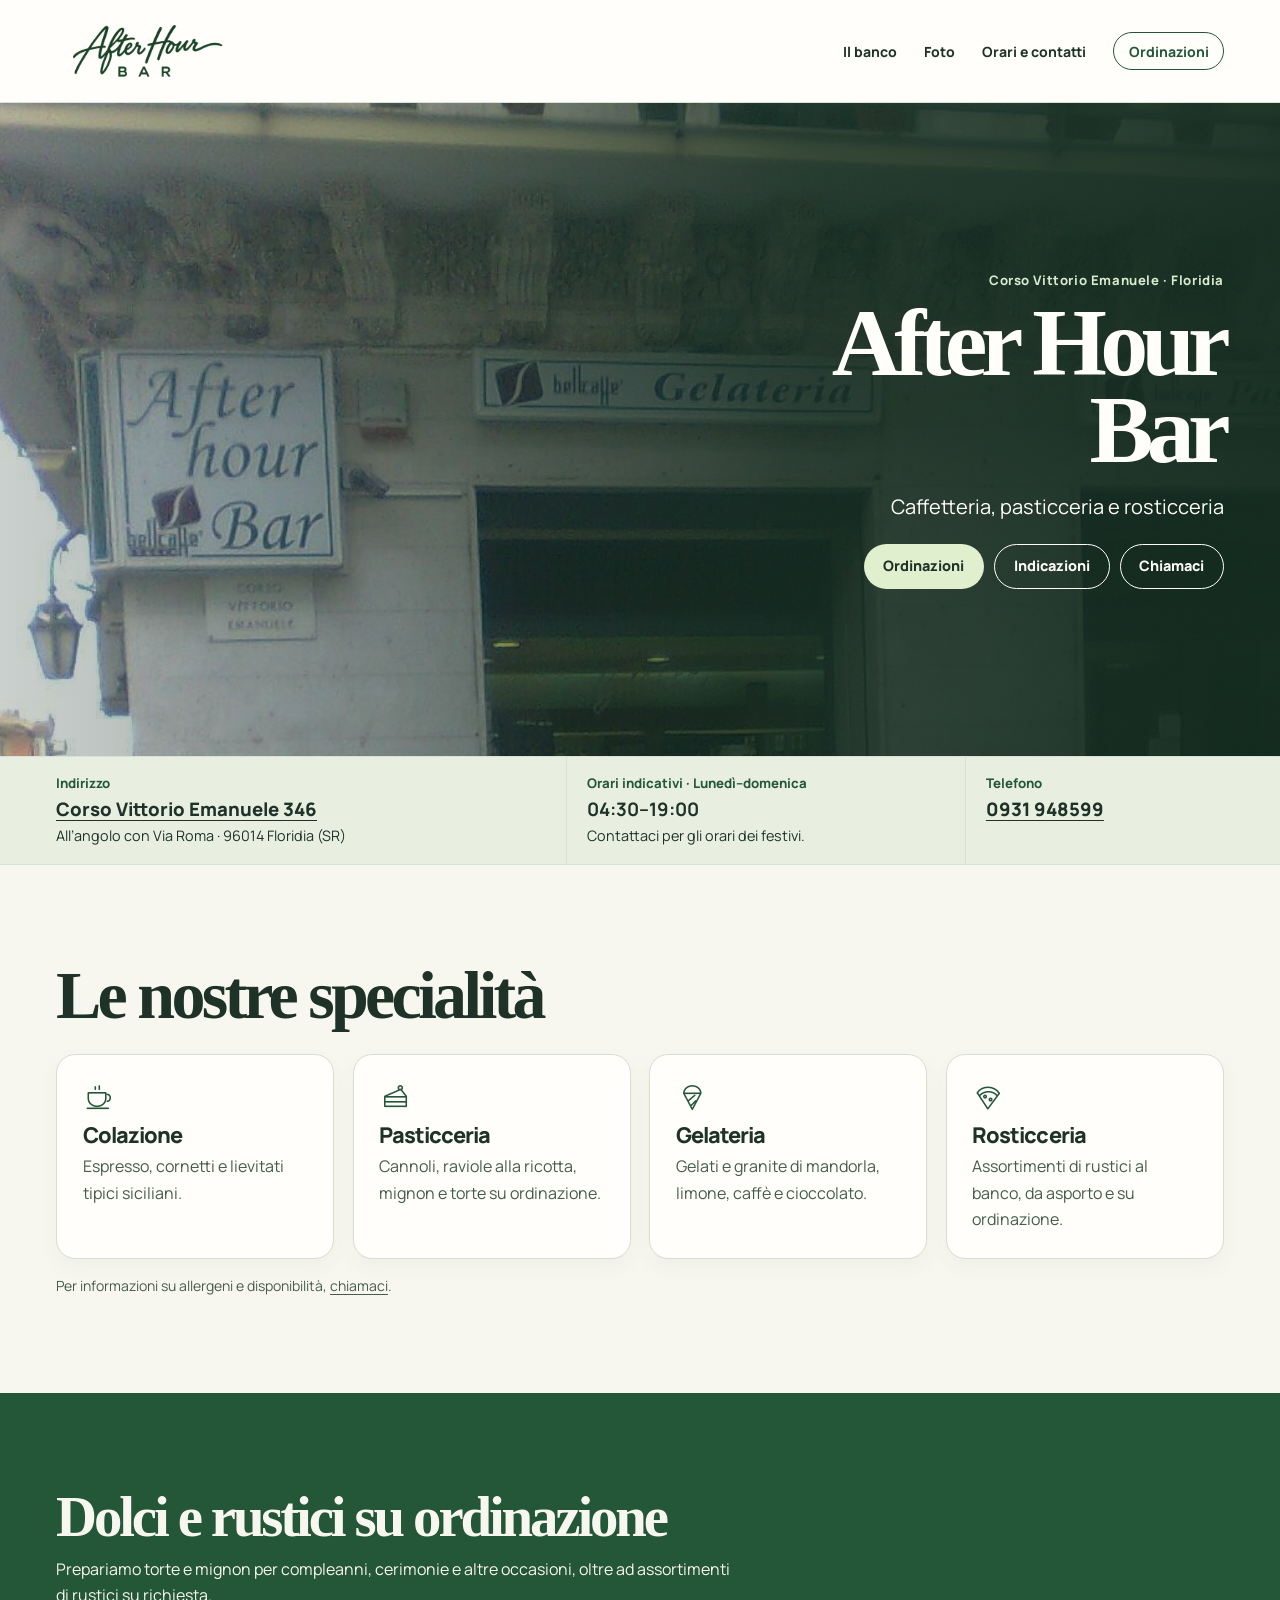
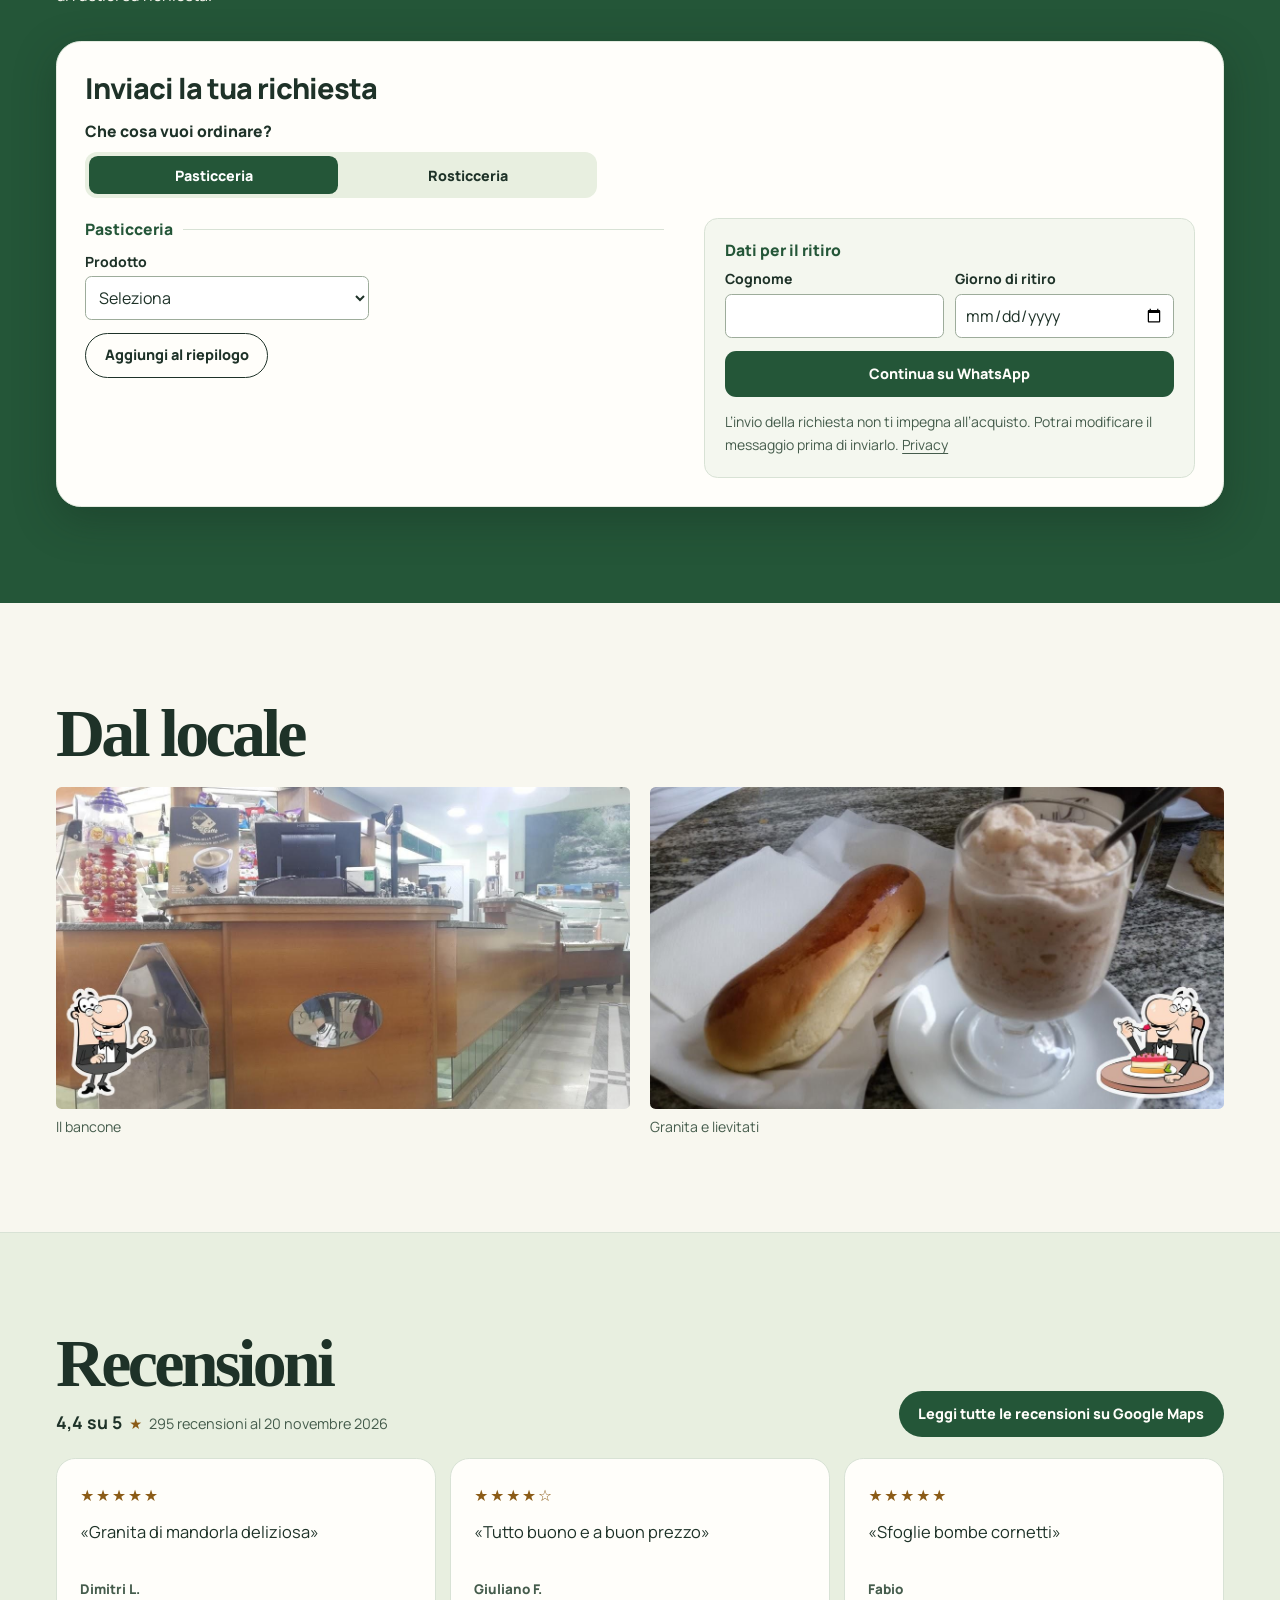
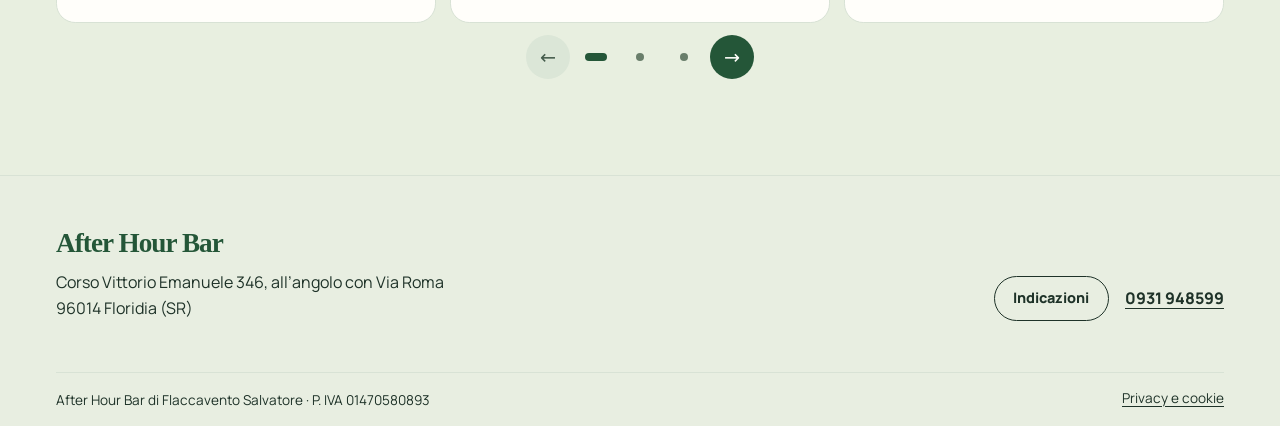
==== commit 8b640375: "Refine the touch reviews carousel" ====
--- a/index.html
+++ b/index.html
@@ -8,9 +8,9 @@
 <meta name="referrer" content="no-referrer">
 <title>After Hour Bar · Caffetteria e pasticceria a Floridia</title>
 <link rel="icon" type="image/png" href="logo-after-hour-05-verde.png">
-<link rel="stylesheet" href="style.css?v=slider-recensioni">
+<link rel="stylesheet" href="style.css?v=recensioni-touch">
 <script src="ordini.js?v=19" defer></script>
-<script src="effetti.js?v=2" defer></script>
+<script src="effetti.js?v=3" defer></script>
 </head>
 <body>
 <a class="skip" href="#main">Vai al contenuto</a>
@@ -414,10 +414,6 @@
           <p class="reviews-rating"><strong>4,4 su 5</strong> <span class="reviews-star" aria-hidden="true">★</span> <span>295 recensioni al <time datetime="2026-11-20">20 novembre 2026</time></span></p>
         </div>
         <a class="button primary" href="https://www.google.com/maps/place//data=!4m4!3m3!1s0x1313d3dfac6e0881:0x2f46b0cf2dad206e!9m1!1b1?hl=it" rel="noreferrer">Leggi tutte le recensioni su Google Maps</a>
-      </div>
-      <div class="reviews-controls" hidden>
-        <button type="button" data-review-step="-1" aria-label="Recensione precedente" aria-controls="reviews-slider"><span aria-hidden="true">←</span></button>
-        <button type="button" data-review-step="1" aria-label="Recensione successiva" aria-controls="reviews-slider"><span aria-hidden="true">→</span></button>
       </div>
       <ul class="reviews-slider" id="reviews-slider" role="list" aria-label="Estratti delle recensioni" tabindex="0">
         <li>
@@ -456,6 +452,11 @@
           </figure>
         </li>
       </ul>
+      <div class="reviews-controls" role="group" aria-label="Navigazione delle recensioni" hidden>
+        <button class="reviews-arrow" type="button" data-review-step="-1" aria-label="Recensione precedente" aria-controls="reviews-slider"><span aria-hidden="true">←</span></button>
+        <div class="reviews-dots"></div>
+        <button class="reviews-arrow" type="button" data-review-step="1" aria-label="Recensione successiva" aria-controls="reviews-slider"><span aria-hidden="true">→</span></button>
+      </div>
     </div>
   </section>
 </main>
--- a/style.css
+++ b/style.css
@@ -99,12 +99,17 @@
 .reviews-rating { display: flex; flex-wrap: wrap; align-items: baseline; column-gap: .45rem; margin-top: .7rem; color: var(--muted); font-size: .9rem; }
 .reviews-rating strong { color: var(--ink); font-size: 1.1rem; }
 .reviews-star, .reviews-stars { color: #8b5b16; }
-.reviews-controls { display: flex; justify-content: flex-end; gap: .45rem; margin-top: 1rem; }
-.reviews-controls button { display: grid; place-items: center; width: 2.75rem; height: 2.75rem; padding: 0; border: 1px solid var(--accent); border-radius: 50%; color: var(--accent); background: var(--card); font: 1.2rem/1 system-ui; cursor: pointer; }
-.reviews-controls button:hover:not([aria-disabled="true"]) { color: white; background: var(--accent); }
-.reviews-controls button[aria-disabled="true"] { opacity: .5; cursor: default; }
-.reviews-slider { display: grid; grid-auto-flow: column; grid-auto-columns: calc((100% - 1.8rem) / 3); gap: .9rem; margin: .65rem 0 0; padding: 0 0 .65rem; list-style: none; overflow-x: auto; scroll-snap-type: x mandatory; scrollbar-color: var(--accent) var(--light); }
-.reviews-slider li { display: grid; padding: clamp(1rem, 3vw, 1.45rem); border: 1px solid var(--line); border-radius: 1rem; background: var(--card); scroll-snap-align: start; }
+.reviews-controls { display: flex; align-items: center; justify-content: center; gap: .25rem; margin-top: .8rem; }
+.reviews-arrow, .reviews-dots button { display: grid; place-items: center; width: 2.75rem; height: 2.75rem; padding: 0; border: 0; border-radius: 50%; cursor: pointer; touch-action: manipulation; }
+.reviews-arrow { flex: none; color: var(--card); background: var(--accent); font: 1.2rem/1 system-ui; }
+.reviews-arrow[aria-disabled="true"] { color: var(--muted); background: #dbe6d7; cursor: default; }
+.reviews-dots { display: flex; flex-wrap: wrap; justify-content: center; }
+.reviews-dots button { width: clamp(1.875rem, 8vw, 2.75rem); background: transparent; }
+.reviews-dots button::before { content: ""; width: .5rem; height: .5rem; border-radius: 1rem; background: #697e6b; }
+.reviews-dots button[aria-current="true"]::before { width: 1.35rem; background: var(--accent); }
+.reviews-slider { display: grid; grid-auto-flow: column; grid-auto-columns: calc((100% - 1.8rem) / 3); gap: .9rem; margin: 1.35rem 0 0; padding: 0 0 .65rem; list-style: none; overflow-x: auto; overscroll-behavior-x: contain; scroll-snap-type: x mandatory; scrollbar-color: var(--accent) var(--light); }
+.reviews-slider:has(+ .reviews-controls:not([hidden])) { padding-bottom: 0; scrollbar-width: none; }
+.reviews-slider li { display: grid; min-height: 10rem; padding: clamp(1rem, 3vw, 1.45rem); border: 1px solid var(--line); border-radius: 1.2rem; background: var(--card); scroll-snap-align: start; }
 .reviews-slider figure { display: grid; grid-template-rows: auto 1fr auto; gap: .65rem; }
 .reviews-stars { font-size: .98rem; letter-spacing: .12em; }
 .reviews-slider blockquote { margin: 0; font-size: 1.03rem; line-height: 1.55; }
@@ -113,7 +118,7 @@
   .reviews-slider { grid-auto-columns: calc((100% - .9rem) / 2); }
 }
 @media (max-width: 540px) {
-  .reviews-slider { grid-auto-columns: 100%; }
+  .reviews-slider { grid-auto-columns: 88%; gap: .65rem; }
 }
 @media (prefers-reduced-motion: no-preference) {
   .reviews-slider { scroll-behavior: smooth; }
